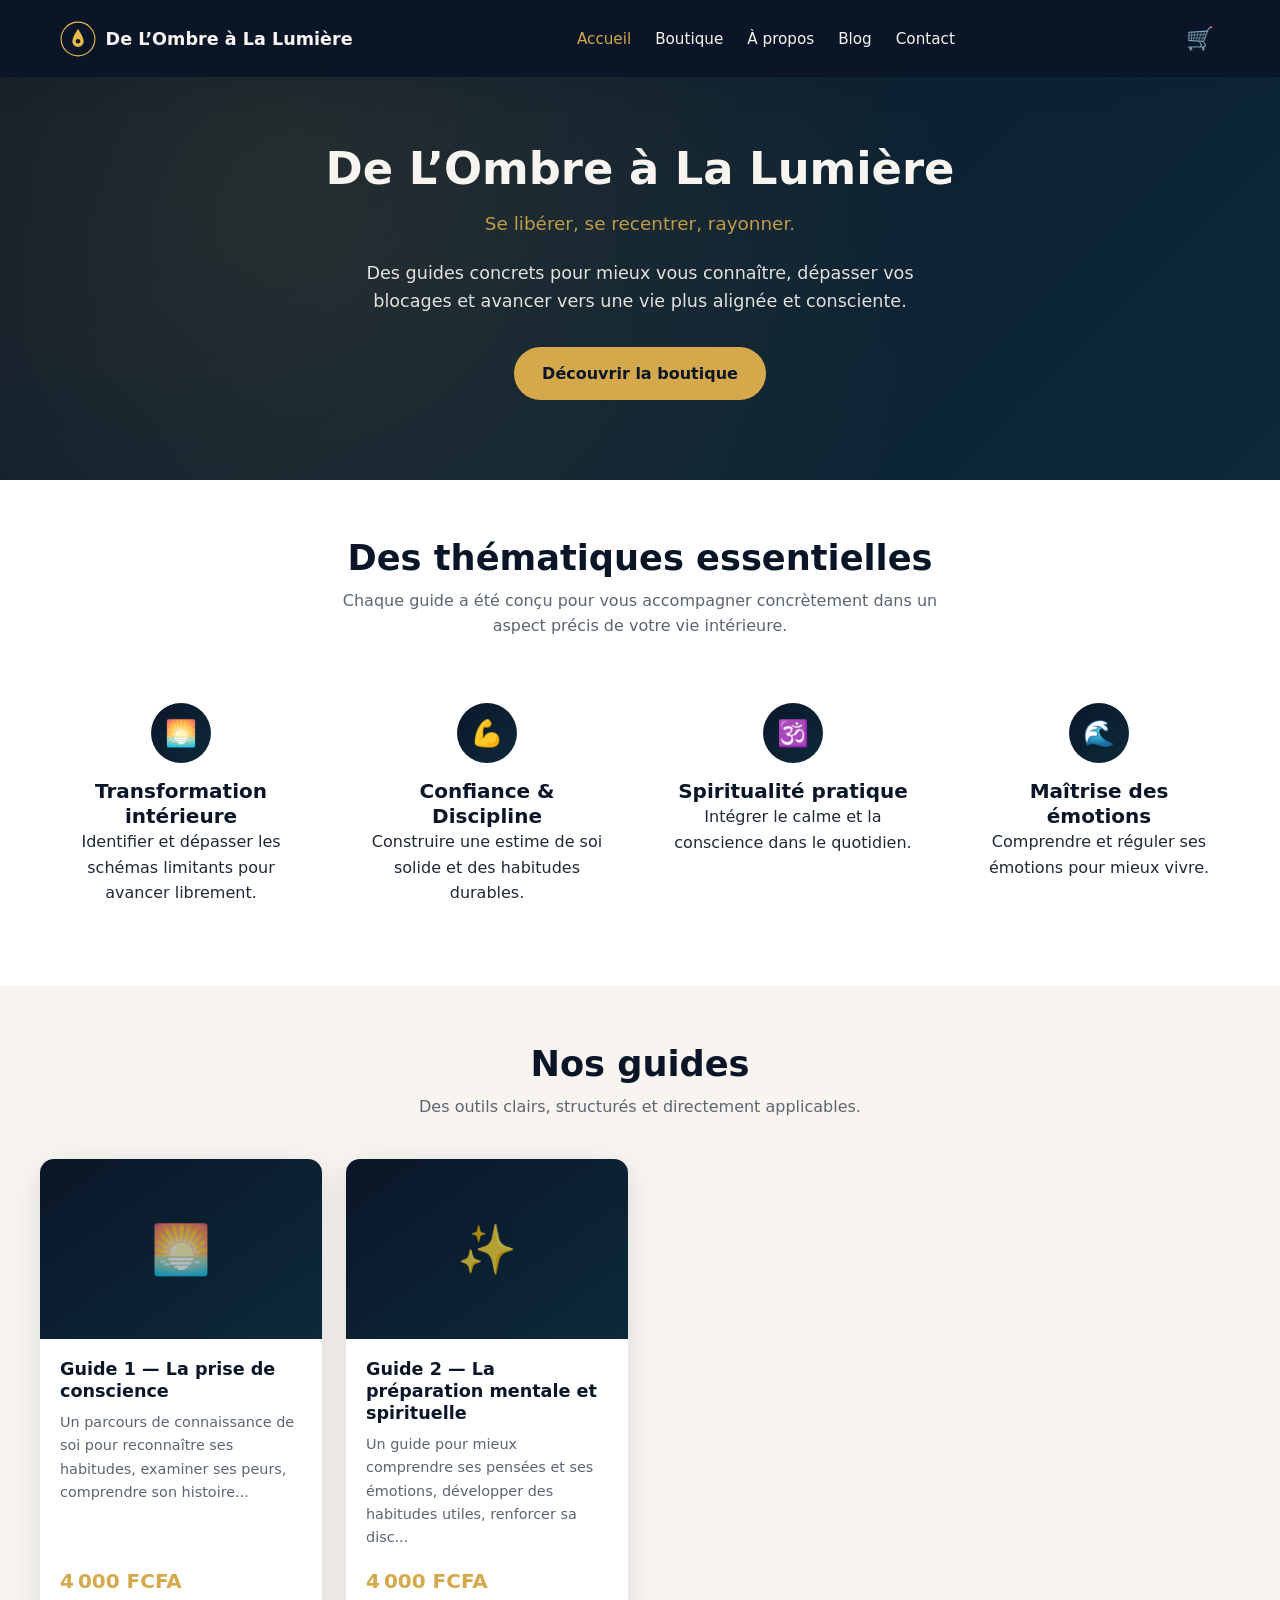
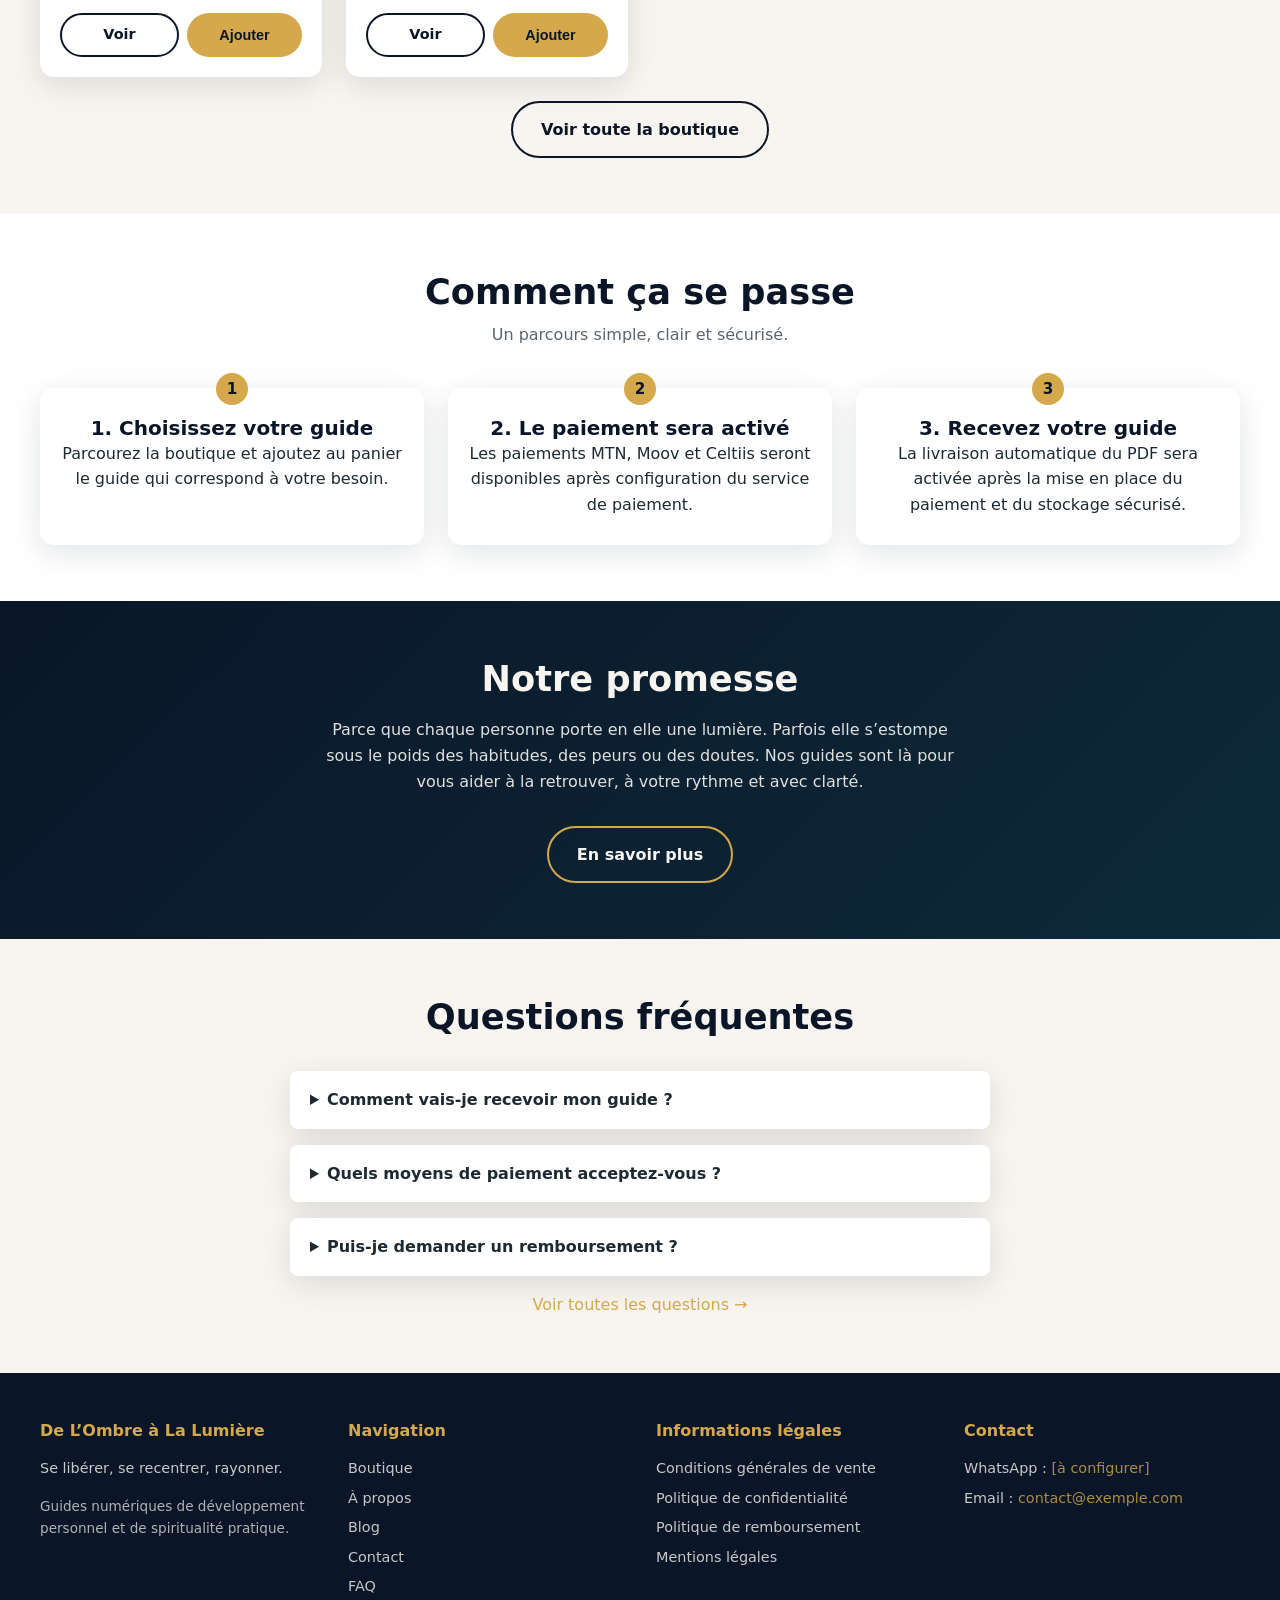
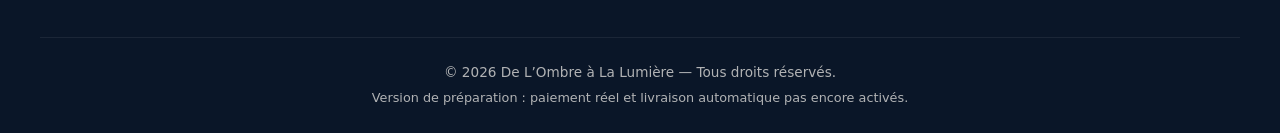
==== index.html @ f6aed579 "Add files via upload" ====
<!DOCTYPE html>
<html lang="fr">
<head>
  <meta charset="UTF-8">
  <meta name="viewport" content="width=device-width, initial-scale=1.0">
  <title>De L’Ombre à La Lumière — Guides de transformation intérieure</title>
  <meta name="description" content="Des guides concrets pour mieux vous connaître, dépasser vos blocages et avancer vers une vie plus alignée et consciente. Développement personnel, spiritualité et confiance en soi.">
  <meta property="og:title" content="De L’Ombre à La Lumière">
  <meta property="og:description" content="Se libérer, se recentrer, rayonner. Guides numériques de transformation intérieure.">
  <meta property="og:type" content="website">
  <link rel="stylesheet" href="assets/css/styles.css">
  <link rel="icon" href="data:image/svg+xml,<svg xmlns='http://www.w3.org/2000/svg' viewBox='0 0 100 100'><text y='.9em' font-size='90'>🌅</text></svg>">
</head>
<body>
  <!-- Header -->
  <header class="header">
    <div class="header-inner">
      <a href="index.html" class="logo">
        <svg width="36" height="36" viewBox="0 0 64 64" fill="none"><circle cx="32" cy="32" r="30" stroke="#E9B949" stroke-width="2"/><path d="M32 14C32 14 22 28 22 36C22 41.5228 26.4772 46 32 46C37.5228 46 42 41.5228 42 36C42 28 32 14 32 14Z" fill="#E9B949"/><circle cx="32" cy="36" r="4" fill="#071923"/></svg>
        <span>De L’Ombre à La Lumière</span>
      </a>
      <nav class="nav">
        <a href="index.html" class="active">Accueil</a>
        <a href="boutique.html">Boutique</a>
        <a href="a-propos.html">À propos</a>
        <a href="blog.html">Blog</a>
        <a href="contact.html">Contact</a>
      </nav>
      <div class="header-actions">
        <a href="panier.html" class="cart-btn" aria-label="Panier">
          🛒
          <span class="cart-count" style="display:none">0</span>
        </a>
        <button class="menu-toggle" aria-label="Menu">☰</button>
      </div>
    </div>
    <nav class="mobile-nav">
      <a href="index.html">Accueil</a>
      <a href="boutique.html">Boutique</a>
      <a href="a-propos.html">À propos</a>
      <a href="blog.html">Blog</a>
      <a href="contact.html">Contact</a>
      <a href="panier.html">Panier</a>
    </nav>
  </header>

  <!-- Hero -->
  <section class="hero">
    <div class="hero-content">
      <h1>De L’Ombre à La Lumière</h1>
      <p class="slogan">Se libérer, se recentrer, rayonner.</p>
      <p>Des guides concrets pour mieux vous connaître, dépasser vos blocages et avancer vers une vie plus alignée et consciente.</p>
      <a href="boutique.html" class="btn btn-primary">Découvrir la boutique</a>
    </div>
  </section>

  <!-- Thématiques -->
  <section class="section themes">
    <div class="container">
      <h2 class="section-title">Des thématiques essentielles</h2>
      <p class="section-subtitle">Chaque guide a été conçu pour vous accompagner concrètement dans un aspect précis de votre vie intérieure.</p>
      <div class="cards-grid">
        <div class="theme-item">
          <div class="theme-icon">🌅</div>
          <h3>Transformation intérieure</h3>
          <p>Identifier et dépasser les schémas limitants pour avancer librement.</p>
        </div>
        <div class="theme-item">
          <div class="theme-icon">💪</div>
          <h3>Confiance & Discipline</h3>
          <p>Construire une estime de soi solide et des habitudes durables.</p>
        </div>
        <div class="theme-item">
          <div class="theme-icon">🕉️</div>
          <h3>Spiritualité pratique</h3>
          <p>Intégrer le calme et la conscience dans le quotidien.</p>
        </div>
        <div class="theme-item">
          <div class="theme-icon">🌊</div>
          <h3>Maîtrise des émotions</h3>
          <p>Comprendre et réguler ses émotions pour mieux vivre.</p>
        </div>
      </div>
    </div>
  </section>

  <!-- Guides populaires -->
  <section class="section">
    <div class="container">
      <h2 class="section-title">Nos guides</h2>
      <p class="section-subtitle">Des outils clairs, structurés et directement applicables.</p>
      <div class="cards-grid" id="featured-products">
        <!-- Rempli par JS -->
      </div>
      <div class="text-center mt-3">
        <a href="boutique.html" class="btn btn-outline">Voir toute la boutique</a>
      </div>
    </div>
  </section>

  <!-- Comment ça marche -->
  <section class="section" style="background: #fff;">
    <div class="container">
      <h2 class="section-title">Comment ça se passe</h2>
      <p class="section-subtitle">Un parcours simple, clair et sécurisé.</p>
      <div class="steps">
        <div class="step">
          <h3>1. Choisissez votre guide</h3>
          <p>Parcourez la boutique et ajoutez au panier le guide qui correspond à votre besoin.</p>
        </div>
        <div class="step">
          <h3>2. Le paiement sera activé</h3>
          <p>Les paiements MTN, Moov et Celtiis seront disponibles après configuration du service de paiement.</p>
        </div>
        <div class="step">
          <h3>3. Recevez votre guide</h3>
          <p>La livraison automatique du PDF sera activée après la mise en place du paiement et du stockage sécurisé.</p>
        </div>
      </div>
    </div>
  </section>

  <!-- À propos teaser -->
  <section class="section about-teaser">
    <div class="container">
      <h2>Notre promesse</h2>
      <p style="max-width: 650px; margin: 1rem auto 2rem; opacity: 0.9;">
        Parce que chaque personne porte en elle une lumière. Parfois elle s’estompe sous le poids des habitudes, des peurs ou des doutes. Nos guides sont là pour vous aider à la retrouver, à votre rythme et avec clarté.
      </p>
      <a href="a-propos.html" class="btn btn-secondary">En savoir plus</a>
    </div>
  </section>

  <!-- FAQ courte -->
  <section class="section">
    <div class="container" style="max-width: 700px;">
      <h2 class="section-title">Questions fréquentes</h2>
      <div style="margin-top: 2rem;">
        <details style="margin-bottom: 1rem; background: #fff; padding: 1rem 1.25rem; border-radius: 8px; box-shadow: var(--ombre);">
          <summary style="font-weight: 600; cursor: pointer;">Comment vais-je recevoir mon guide ?</summary>
          <p style="margin-top: 0.75rem; color: var(--gris-clair);">La livraison automatique est en cours de configuration. Elle ne sera disponible qu’après activation du paiement et du stockage sécurisé.</p>
        </details>
        <details style="margin-bottom: 1rem; background: #fff; padding: 1rem 1.25rem; border-radius: 8px; box-shadow: var(--ombre);">
          <summary style="font-weight: 600; cursor: pointer;">Quels moyens de paiement acceptez-vous ?</summary>
          <p style="margin-top: 0.75rem; color: var(--gris-clair);">Les moyens de paiement seront précisés lorsque la boutique sera opérationnelle. Aucun paiement réel ne doit être effectué sur cette version de démonstration.</p>
        </details>
        <details style="margin-bottom: 1rem; background: #fff; padding: 1rem 1.25rem; border-radius: 8px; box-shadow: var(--ombre);">
          <summary style="font-weight: 600; cursor: pointer;">Puis-je demander un remboursement ?</summary>
          <p style="margin-top: 0.75rem; color: var(--gris-clair);">Oui, dans les conditions prévues par notre politique de remboursement (voir page dédiée).</p>
        </details>
      </div>
      <div class="text-center mt-2">
        <a href="faq.html">Voir toutes les questions →</a>
      </div>
    </div>
  </section>

  <!-- Footer -->
  <footer class="footer">
    <div class="footer-grid">
      <div>
        <h4>De L’Ombre à La Lumière</h4>
        <p style="font-size: 0.9rem; opacity: 0.8; margin-bottom: 1rem;">Se libérer, se recentrer, rayonner.</p>
        <p style="font-size: 0.85rem; opacity: 0.7;">Guides numériques de développement personnel et de spiritualité pratique.</p>
      </div>
      <div>
        <h4>Navigation</h4>
        <a href="boutique.html">Boutique</a>
        <a href="a-propos.html">À propos</a>
        <a href="blog.html">Blog</a>
        <a href="contact.html">Contact</a>
        <a href="faq.html">FAQ</a>
      </div>
      <div>
        <h4>Informations légales</h4>
        <a href="cgv.html">Conditions générales de vente</a>
        <a href="confidentialite.html">Politique de confidentialité</a>
        <a href="remboursement.html">Politique de remboursement</a>
        <a href="mentions-legales.html">Mentions légales</a>
      </div>
      <div>
        <h4>Contact</h4>
        <p style="font-size: 0.9rem; opacity: 0.8;">WhatsApp : <span style="color: var(--or);">[à configurer]</span></p>
        <p style="font-size: 0.9rem; opacity: 0.8; margin-top: 0.4rem;">Email : <span style="color: var(--or);">contact@exemple.com</span></p>
      </div>
    </div>
    <div class="footer-bottom">
      <p>© 2026 De L’Ombre à La Lumière — Tous droits réservés.</p>
      <p style="margin-top: 0.3rem; font-size: 0.8rem;">Version de préparation : paiement réel et livraison automatique pas encore activés.</p>
    </div>
  </footer>

  <script src="assets/js/products.js"></script>
  <script src="assets/js/cart.js"></script>
  <script src="assets/js/main.js"></script>
  <script>
    // Afficher les produits mis en avant
    document.addEventListener('DOMContentLoaded', function() {
      const container = document.getElementById('featured-products');
      const featured = PRODUCTS.filter(p => p.featured && p.active);
      
      container.innerHTML = featured.map(p => `
        <article class="card">
          <div class="card-cover">
            <span class="placeholder">${p.coverEmoji}</span>
          </div>
          <div class="card-body">
            <h3 class="card-title">${p.shortTitle}</h3>
            <p class="card-desc">${p.description.substring(0, 110)}...</p>
            <div class="card-price">${formatPrice(p.price)}</div>
            <div class="card-actions">
              <a href="produit.html?id=${p.id}" class="btn btn-outline btn-sm" style="flex:1">Voir</a>
              <button class="btn btn-primary btn-sm" data-add-to-cart="${p.id}" style="flex:1">Ajouter</button>
            </div>
          </div>
        </article>
      `).join('');
    });
  </script>
</body>
</html>
---- assets/css/styles.css ----
/* De L’Ombre à La Lumière - Styles principaux */
:root {
  --bleu-nuit: #0A1628;
  --or: #D4A84B;
  --or-clair: #E8C36A;
  --blanc-casse: #F8F5F0;
  --gris-fonce: #1E2A32;
  --gris-clair: #5A6570;
  --blanc: #ffffff;
  --ombre: 0 8px 30px rgba(10, 22, 40, 0.12);
  --ombre-forte: 0 12px 40px rgba(10, 22, 40, 0.18);
  --rayon: 14px;
}

* {
  margin: 0;
  padding: 0;
  box-sizing: border-box;
}

html {
  scroll-behavior: smooth;
}

body {
  font-family: 'Inter', 'Segoe UI', system-ui, -apple-system, sans-serif;
  background-color: var(--blanc-casse);
  color: var(--gris-fonce);
  line-height: 1.6;
  min-height: 100vh;
  display: flex;
  flex-direction: column;
}

/* Typographie */
h1, h2, h3, h4 {
  font-weight: 700;
  line-height: 1.25;
  color: var(--bleu-nuit);
}

h1 { font-size: clamp(1.8rem, 5vw, 2.8rem); }
h2 { font-size: clamp(1.5rem, 4vw, 2.2rem); }
h3 { font-size: 1.25rem; }

a {
  color: var(--or);
  text-decoration: none;
  transition: color 0.2s;
}

a:hover {
  color: #d4a43a;
}

/* Header */
.header {
  background: var(--bleu-nuit);
  color: var(--blanc-casse);
  position: sticky;
  top: 0;
  z-index: 100;
  box-shadow: var(--ombre);
}

.header-inner {
  max-width: 1200px;
  margin: 0 auto;
  padding: 0.9rem 1.25rem;
  display: flex;
  align-items: center;
  justify-content: space-between;
  gap: 1rem;
}

.logo {
  display: flex;
  align-items: center;
  gap: 0.6rem;
  font-weight: 700;
  font-size: 1.1rem;
  color: var(--blanc-casse);
}

.logo svg {
  width: 36px;
  height: 36px;
}

.nav {
  display: none;
  gap: 1.5rem;
  align-items: center;
}

.nav a {
  color: var(--blanc-casse);
  font-weight: 500;
  font-size: 0.95rem;
}

.nav a:hover,
.nav a.active {
  color: var(--or);
}

.header-actions {
  display: flex;
  align-items: center;
  gap: 0.75rem;
}

.cart-btn {
  position: relative;
  background: transparent;
  border: none;
  color: var(--blanc-casse);
  cursor: pointer;
  padding: 0.4rem;
  font-size: 1.4rem;
}

.cart-count {
  position: absolute;
  top: -4px;
  right: -6px;
  background: var(--or);
  color: var(--bleu-nuit);
  font-size: 0.7rem;
  font-weight: 700;
  width: 18px;
  height: 18px;
  border-radius: 50%;
  display: flex;
  align-items: center;
  justify-content: center;
}

.menu-toggle {
  display: block;
  background: none;
  border: none;
  color: var(--blanc-casse);
  font-size: 1.6rem;
  cursor: pointer;
}

/* Mobile menu */
.mobile-nav {
  display: none;
  background: var(--bleu-nuit);
  padding: 1rem 1.25rem 1.5rem;
  flex-direction: column;
  gap: 0.8rem;
}

.mobile-nav.open {
  display: flex;
}

.mobile-nav a {
  color: var(--blanc-casse);
  padding: 0.5rem 0;
  border-bottom: 1px solid rgba(255,255,255,0.08);
}

/* Hero */
.hero {
  background: linear-gradient(135deg, var(--bleu-nuit) 0%, #0d2a3a 100%);
  color: var(--blanc-casse);
  padding: 4rem 1.25rem 5rem;
  text-align: center;
  position: relative;
  overflow: hidden;
}

.hero::before {
  content: '';
  position: absolute;
  top: -50%;
  left: -20%;
  width: 140%;
  height: 200%;
  background: radial-gradient(circle at 30% 40%, rgba(233, 185, 73, 0.12) 0%, transparent 50%);
  pointer-events: none;
}

.hero-content {
  max-width: 800px;
  margin: 0 auto;
  position: relative;
  z-index: 1;
}

.hero h1 {
  color: var(--blanc-casse);
  margin-bottom: 0.75rem;
}

.hero .slogan {
  color: var(--or);
  font-size: 1.15rem;
  font-weight: 500;
  margin-bottom: 1.25rem;
}

.hero p {
  font-size: 1.1rem;
  opacity: 0.9;
  margin-bottom: 2rem;
  max-width: 600px;
  margin-left: auto;
  margin-right: auto;
}

/* Buttons */
.btn {
  display: inline-flex;
  align-items: center;
  justify-content: center;
  gap: 0.5rem;
  padding: 0.85rem 1.75rem;
  border-radius: 50px;
  font-weight: 600;
  font-size: 1rem;
  border: none;
  cursor: pointer;
  transition: all 0.25s ease;
  text-decoration: none;
}

.btn-primary {
  background: var(--or);
  color: var(--bleu-nuit);
}

.btn-primary:hover {
  background: var(--or-clair);
  transform: translateY(-2px);
  box-shadow: 0 8px 24px rgba(212, 168, 75, 0.35);
}

.btn-secondary {
  background: transparent;
  color: var(--blanc-casse);
  border: 2px solid var(--or);
}

.btn-secondary:hover {
  background: var(--or);
  color: var(--bleu-nuit);
}

.btn-outline {
  background: transparent;
  color: var(--bleu-nuit);
  border: 2px solid var(--bleu-nuit);
}

.btn-outline:hover {
  background: var(--bleu-nuit);
  color: var(--blanc-casse);
}

.btn-sm {
  padding: 0.55rem 1.2rem;
  font-size: 0.9rem;
}

/* Sections */
.section {
  padding: 3.5rem 1.25rem;
}

.container {
  max-width: 1200px;
  margin: 0 auto;
}

.section-title {
  text-align: center;
  margin-bottom: 0.5rem;
}

.section-subtitle {
  text-align: center;
  color: var(--gris-clair);
  margin-bottom: 2.5rem;
  max-width: 600px;
  margin-left: auto;
  margin-right: auto;
}

/* Cards */
.cards-grid {
  display: grid;
  grid-template-columns: repeat(auto-fill, minmax(260px, 1fr));
  gap: 1.5rem;
}

.card {
  background: var(--blanc);
  border-radius: var(--rayon);
  overflow: hidden;
  box-shadow: var(--ombre);
  transition: transform 0.25s, box-shadow 0.25s;
  display: flex;
  flex-direction: column;
}

.card:hover {
  transform: translateY(-6px);
  box-shadow: var(--ombre-forte);
}

.card-cover {
  height: 180px;
  background: linear-gradient(145deg, var(--bleu-nuit), #0d2a3a);
  display: flex;
  align-items: center;
  justify-content: center;
  position: relative;
  overflow: hidden;
}

.card-cover img {
  width: 100%;
  height: 100%;
  object-fit: cover;
}

.card-cover .placeholder {
  color: var(--or);
  font-size: 3rem;
  opacity: 0.7;
}

.card-body {
  padding: 1.25rem;
  flex: 1;
  display: flex;
  flex-direction: column;
}

.card-title {
  font-size: 1.1rem;
  margin-bottom: 0.5rem;
  color: var(--bleu-nuit);
}

.card-desc {
  font-size: 0.9rem;
  color: var(--gris-clair);
  margin-bottom: 1rem;
  flex: 1;
}

.card-price {
  font-size: 1.25rem;
  font-weight: 700;
  color: var(--or);
  margin-bottom: 1rem;
}

.card-actions {
  display: flex;
  gap: 0.5rem;
}

/* Themes section */
.themes {
  background: var(--blanc);
}

.theme-item {
  text-align: center;
  padding: 1.5rem 1rem;
}

.theme-icon {
  width: 60px;
  height: 60px;
  background: linear-gradient(135deg, var(--bleu-nuit), #0d2a3a);
  border-radius: 50%;
  display: flex;
  align-items: center;
  justify-content: center;
  margin: 0 auto 1rem;
  color: var(--or);
  font-size: 1.6rem;
}

/* How it works */
.steps {
  display: grid;
  grid-template-columns: repeat(auto-fit, minmax(220px, 1fr));
  gap: 1.5rem;
  counter-reset: step;
}

.step {
  background: var(--blanc);
  padding: 1.75rem 1.25rem;
  border-radius: var(--rayon);
  box-shadow: var(--ombre);
  position: relative;
  text-align: center;
}

.step::before {
  counter-increment: step;
  content: counter(step);
  position: absolute;
  top: -15px;
  left: 50%;
  transform: translateX(-50%);
  width: 32px;
  height: 32px;
  background: var(--or);
  color: var(--bleu-nuit);
  border-radius: 50%;
  display: flex;
  align-items: center;
  justify-content: center;
  font-weight: 700;
  font-size: 0.95rem;
}

/* About teaser */
.about-teaser {
  background: linear-gradient(135deg, var(--bleu-nuit), #0d2a3a);
  color: var(--blanc-casse);
  text-align: center;
}

.about-teaser h2 {
  color: var(--blanc-casse);
}

/* Footer */
.footer {
  background: var(--bleu-nuit);
  color: var(--blanc-casse);
  padding: 3rem 1.25rem 1.5rem;
  margin-top: auto;
}

.footer-grid {
  display: grid;
  grid-template-columns: repeat(auto-fit, minmax(200px, 1fr));
  gap: 2rem;
  max-width: 1200px;
  margin: 0 auto 2rem;
}

.footer h4 {
  color: var(--or);
  margin-bottom: 1rem;
  font-size: 1rem;
}

.footer a {
  color: rgba(247, 244, 236, 0.8);
  display: block;
  margin-bottom: 0.4rem;
  font-size: 0.9rem;
}

.footer a:hover {
  color: var(--or);
}

.footer-bottom {
  text-align: center;
  padding-top: 1.5rem;
  border-top: 1px solid rgba(255,255,255,0.1);
  font-size: 0.85rem;
  opacity: 0.7;
  max-width: 1200px;
  margin: 0 auto;
}

/* Product page */
.product-hero {
  display: grid;
  grid-template-columns: 1fr;
  gap: 2rem;
  padding: 2rem 1.25rem;
  max-width: 1100px;
  margin: 0 auto;
}

.product-cover {
  background: linear-gradient(145deg, var(--bleu-nuit), #0d2a3a);
  border-radius: var(--rayon);
  height: 320px;
  display: flex;
  align-items: center;
  justify-content: center;
  color: var(--or);
  font-size: 5rem;
}

.product-info h1 {
  margin-bottom: 0.75rem;
}

.product-price {
  font-size: 1.8rem;
  font-weight: 700;
  color: var(--or);
  margin: 1rem 0;
}

/* Cart */
.cart-item {
  display: flex;
  gap: 1rem;
  background: var(--blanc);
  padding: 1rem;
  border-radius: var(--rayon);
  margin-bottom: 1rem;
  box-shadow: var(--ombre);
  align-items: center;
}

.cart-item-cover {
  width: 80px;
  height: 100px;
  background: var(--bleu-nuit);
  border-radius: 8px;
  display: flex;
  align-items: center;
  justify-content: center;
  color: var(--or);
  font-size: 1.8rem;
  flex-shrink: 0;
}

.cart-summary {
  background: var(--blanc);
  padding: 1.5rem;
  border-radius: var(--rayon);
  box-shadow: var(--ombre);
  position: sticky;
  top: 90px;
}

/* Forms */
.form-group {
  margin-bottom: 1.25rem;
}

.form-group label {
  display: block;
  margin-bottom: 0.4rem;
  font-weight: 500;
  color: var(--bleu-nuit);
}

.form-group input,
.form-group textarea,
.form-group select {
  width: 100%;
  padding: 0.75rem 1rem;
  border: 1px solid #ddd;
  border-radius: 8px;
  font-size: 1rem;
  background: var(--blanc);
  transition: border-color 0.2s;
}

.form-group input:focus,
.form-group textarea:focus {
  outline: none;
  border-color: var(--or);
}

/* Badge demo */
.demo-badge {
  display: inline-block;
  background: #fff3cd;
  color: #856404;
  font-size: 0.75rem;
  font-weight: 600;
  padding: 0.25rem 0.6rem;
  border-radius: 4px;
  margin-left: 0.5rem;
  vertical-align: middle;
}

/* Admin */
.admin-layout {
  display: grid;
  grid-template-columns: 240px 1fr;
  min-height: 100vh;
}

.admin-sidebar {
  background: var(--bleu-nuit);
  color: var(--blanc-casse);
  padding: 1.5rem 1rem;
}

.admin-content {
  padding: 2rem;
  background: var(--blanc-casse);
}

/* Responsive */
@media (min-width: 768px) {
  .nav {
    display: flex;
  }
  .menu-toggle {
    display: none;
  }
  .product-hero {
    grid-template-columns: 1fr 1.2fr;
    align-items: start;
  }
  .cart-layout {
    display: grid;
    grid-template-columns: 1.5fr 1fr;
    gap: 2rem;
  }
}

@media (max-width: 767px) {
  .admin-layout {
    grid-template-columns: 1fr;
  }
  .admin-sidebar {
    display: none;
  }
}

/* Utilities */
.text-center { text-align: center; }
.mt-1 { margin-top: 0.5rem; }
.mt-2 { margin-top: 1rem; }
.mt-3 { margin-top: 1.5rem; }
.mb-2 { margin-bottom: 1rem; }
.hidden { display: none !important; }
.flex { display: flex; }
.gap-1 { gap: 0.5rem; }
.gap-2 { gap: 1rem; }
.items-center { align-items: center; }
.justify-between { justify-content: space-between; }
.w-full { width: 100%; }

/* Alert */
.alert {
  padding: 1rem 1.25rem;
  border-radius: 8px;
  margin-bottom: 1.5rem;
  font-size: 0.95rem;
}

.alert-info {
  background: #e8f4fd;
  color: #0c5460;
  border: 1px solid #bee5eb;
}

.alert-warning {
  background: #fff3cd;
  color: #856404;
  border: 1px solid #ffeeba;
}

.alert-success {
  background: #d4edda;
  color: #155724;
  border: 1px solid #c3e6cb;
}

/* Empty state */
.empty-state {
  text-align: center;
  padding: 3rem 1rem;
  color: var(--gris-clair);
}

.empty-state svg {
  width: 80px;
  height: 80px;
  margin-bottom: 1rem;
  opacity: 0.4;
}
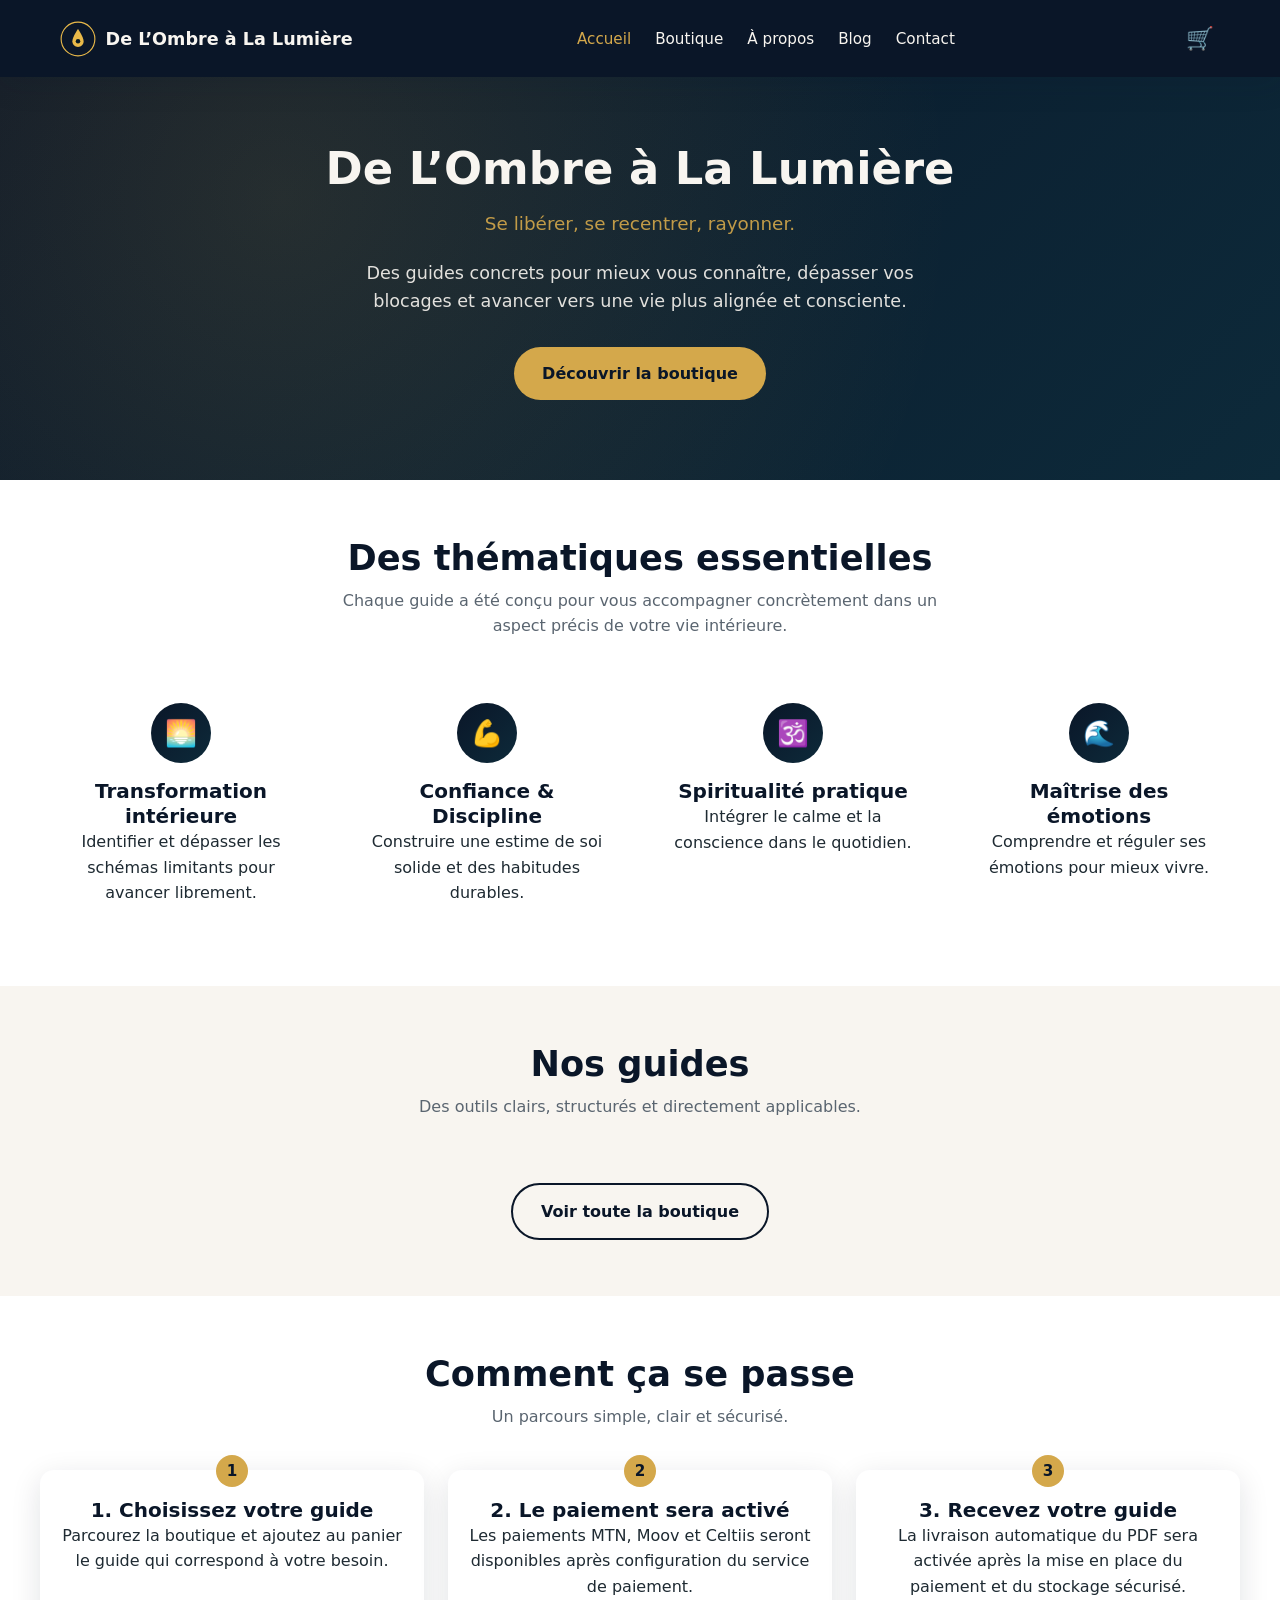
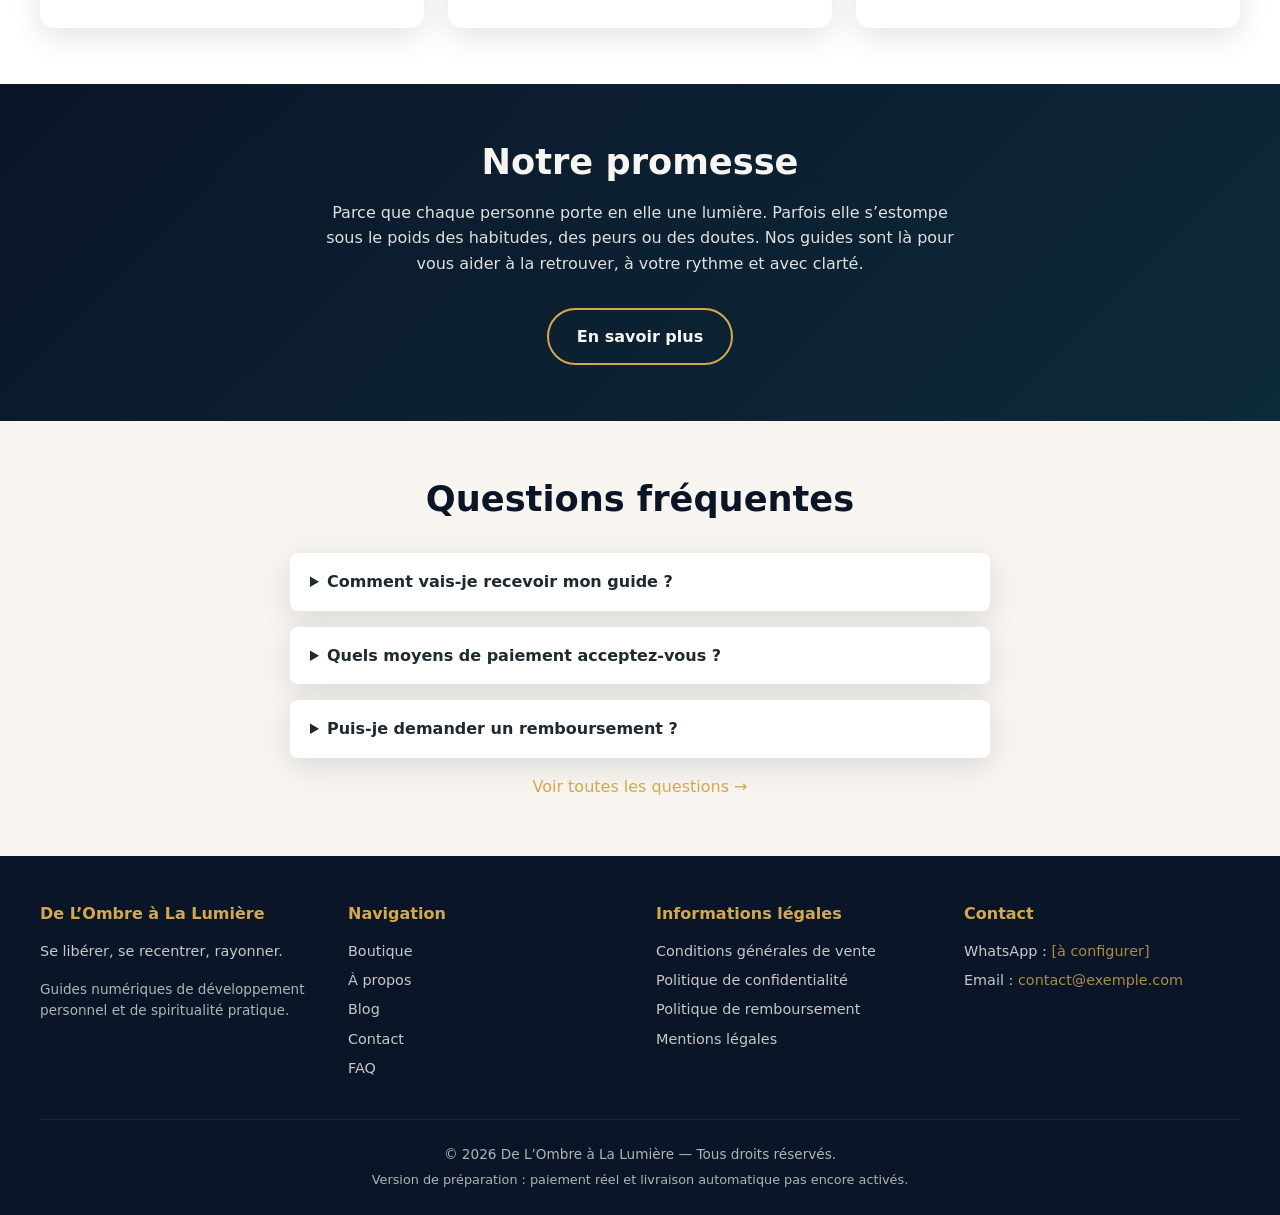
==== commit 35559669: "Update index.html" ====
--- a/index.html
+++ b/index.html
@@ -190,7 +190,7 @@
     </div>
   </footer>
 
-  <script src="assets/js/products.js"></script>
+  <script src="assets/js/produits.js"></script>
   <script src="assets/js/cart.js"></script>
   <script src="assets/js/main.js"></script>
   <script>
@@ -218,4 +218,4 @@
     });
   </script>
 </body>
-</html>+</html>
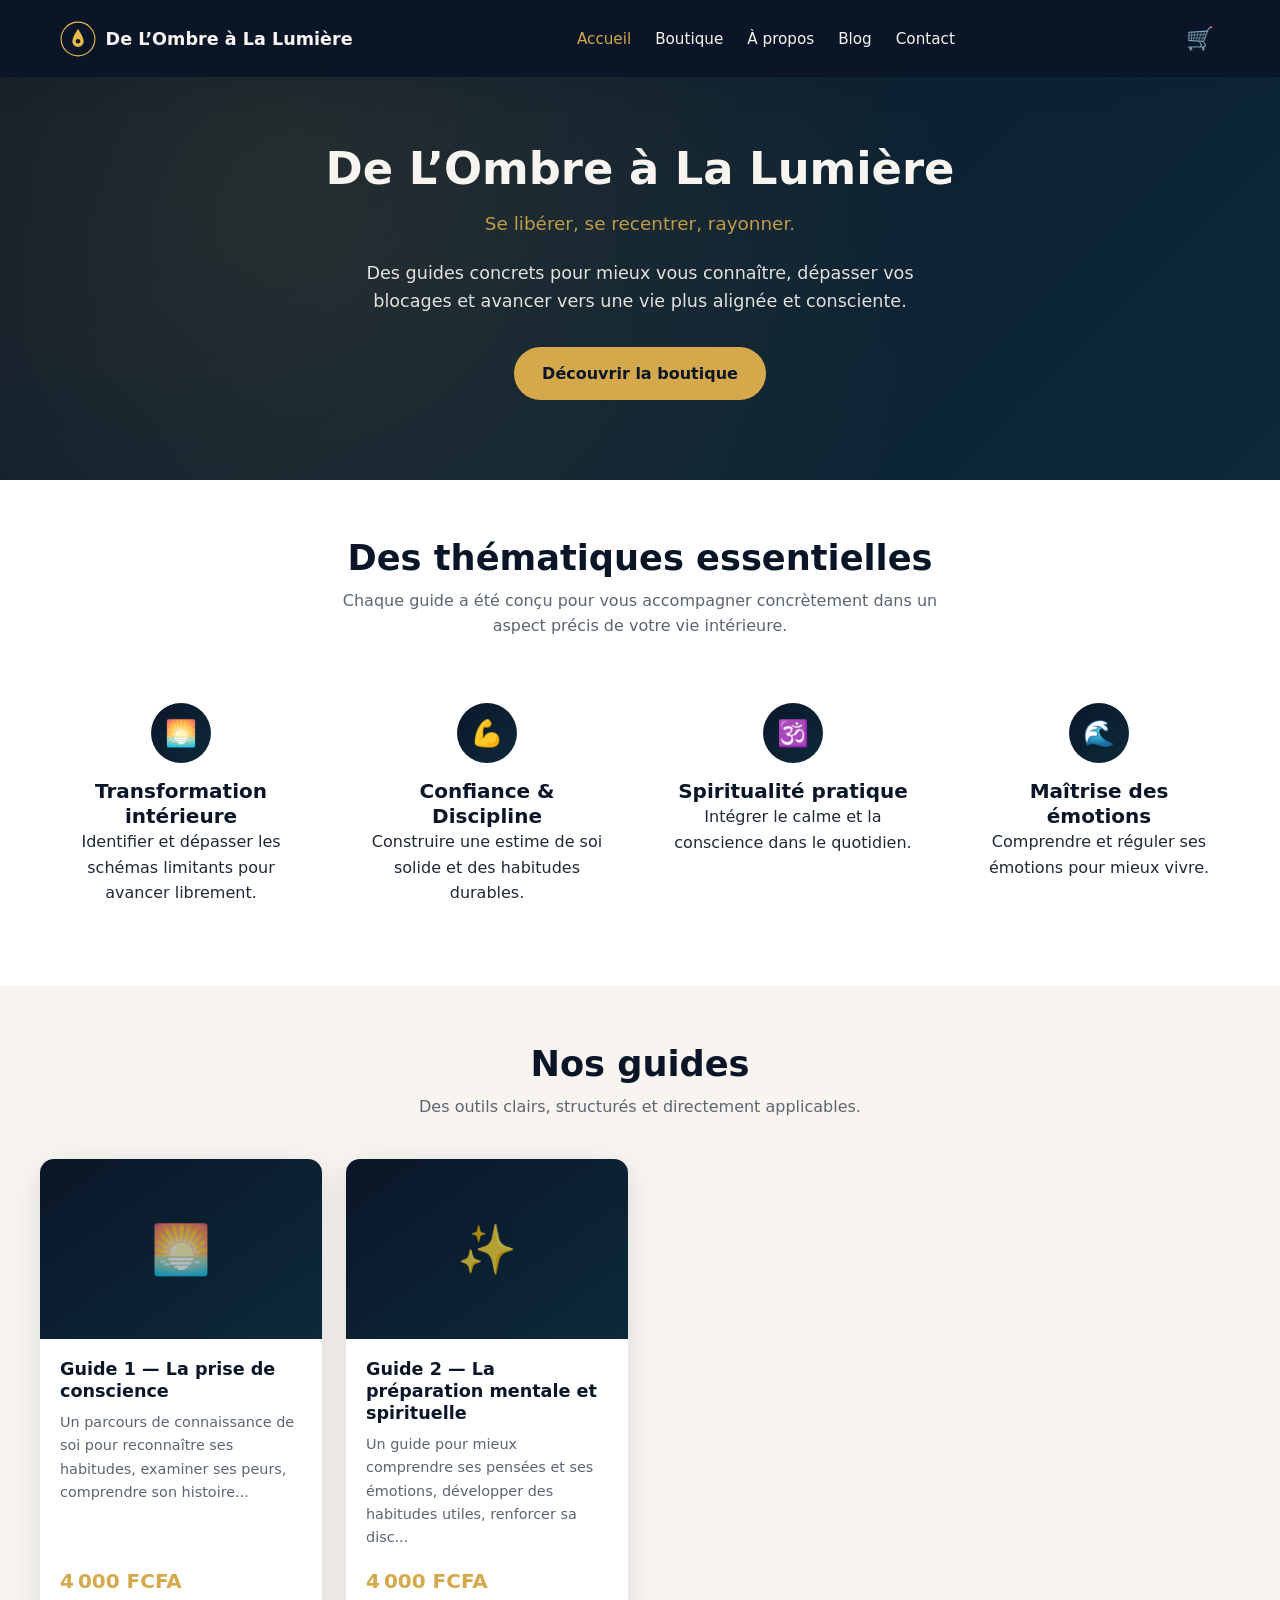
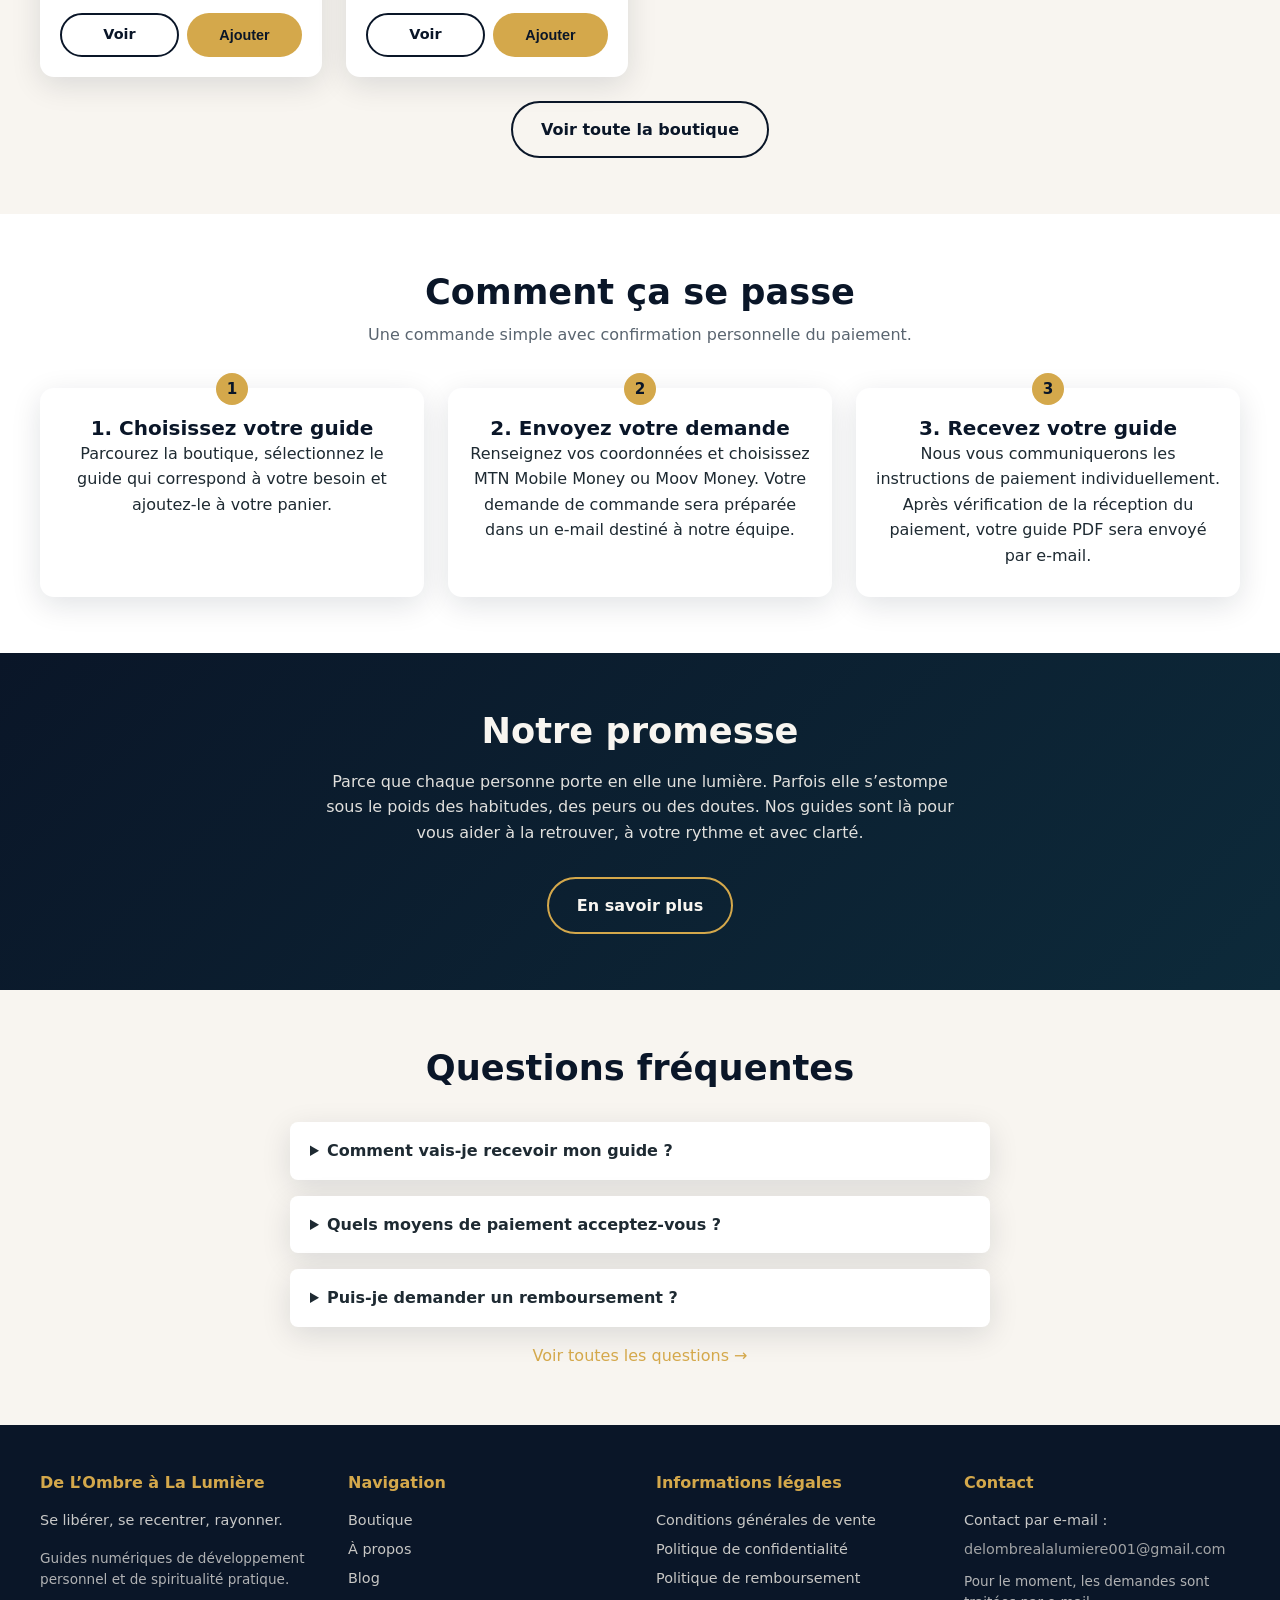
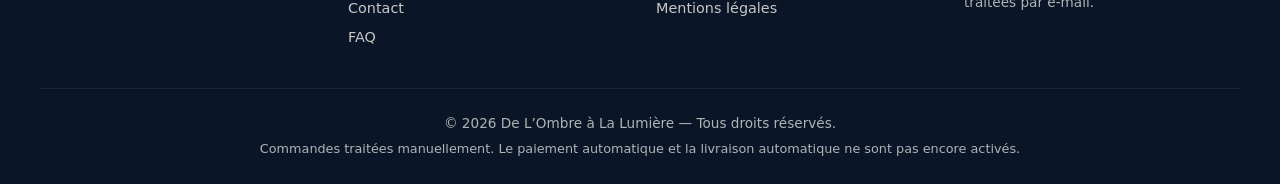
==== commit 67e8cb9b: "Update index.html" ====
--- a/index.html
+++ b/index.html
@@ -1,5 +1,4 @@
-<!DOCTYPE html>
-<html lang="fr">
+<!DOCTYPE html><html lang="fr">
 <head>
   <meta charset="UTF-8">
   <meta name="viewport" content="width=device-width, initial-scale=1.0">
@@ -11,211 +10,274 @@
   <link rel="stylesheet" href="assets/css/styles.css">
   <link rel="icon" href="data:image/svg+xml,<svg xmlns='http://www.w3.org/2000/svg' viewBox='0 0 100 100'><text y='.9em' font-size='90'>🌅</text></svg>">
 </head>
-<body>
-  <!-- Header -->
-  <header class="header">
+<body>  <!-- Header -->  <header class="header">
     <div class="header-inner">
       <a href="index.html" class="logo">
-        <svg width="36" height="36" viewBox="0 0 64 64" fill="none"><circle cx="32" cy="32" r="30" stroke="#E9B949" stroke-width="2"/><path d="M32 14C32 14 22 28 22 36C22 41.5228 26.4772 46 32 46C37.5228 46 42 41.5228 42 36C42 28 32 14 32 14Z" fill="#E9B949"/><circle cx="32" cy="36" r="4" fill="#071923"/></svg>
+        <svg width="36" height="36" viewBox="0 0 64 64" fill="none">
+          <circle cx="32" cy="32" r="30" stroke="#E9B949" stroke-width="2"/>
+          <path d="M32 14C32 14 22 28 22 36C22 41.5228 26.4772 46 32 46C37.5228 46 42 41.5228 42 36C42 28 32 14 32 14Z" fill="#E9B949"/>
+          <circle cx="32" cy="36" r="4" fill="#071923"/>
+        </svg>
         <span>De L’Ombre à La Lumière</span>
-      </a>
-      <nav class="nav">
-        <a href="index.html" class="active">Accueil</a>
-        <a href="boutique.html">Boutique</a>
-        <a href="a-propos.html">À propos</a>
-        <a href="blog.html">Blog</a>
-        <a href="contact.html">Contact</a>
-      </nav>
-      <div class="header-actions">
-        <a href="panier.html" class="cart-btn" aria-label="Panier">
-          🛒
-          <span class="cart-count" style="display:none">0</span>
-        </a>
-        <button class="menu-toggle" aria-label="Menu">☰</button>
-      </div>
-    </div>
-    <nav class="mobile-nav">
-      <a href="index.html">Accueil</a>
-      <a href="boutique.html">Boutique</a>
-      <a href="a-propos.html">À propos</a>
-      <a href="blog.html">Blog</a>
-      <a href="contact.html">Contact</a>
-      <a href="panier.html">Panier</a>
-    </nav>
-  </header>
-
-  <!-- Hero -->
-  <section class="hero">
+      </a>  <nav class="nav">
+    <a href="index.html" class="active">Accueil</a>
+    <a href="boutique.html">Boutique</a>
+    <a href="a-propos.html">À propos</a>
+    <a href="blog.html">Blog</a>
+    <a href="contact.html">Contact</a>
+  </nav>
+
+  <div class="header-actions">
+    <a href="panier.html" class="cart-btn" aria-label="Panier">
+      🛒
+      <span class="cart-count" style="display:none">0</span>
+    </a>
+    <button class="menu-toggle" aria-label="Menu">☰</button>
+  </div>
+</div>
+
+<nav class="mobile-nav">
+  <a href="index.html">Accueil</a>
+  <a href="boutique.html">Boutique</a>
+  <a href="a-propos.html">À propos</a>
+  <a href="blog.html">Blog</a>
+  <a href="contact.html">Contact</a>
+  <a href="panier.html">Panier</a>
+</nav>
+
+  </header>  <!-- Hero -->  <section class="hero">
     <div class="hero-content">
       <h1>De L’Ombre à La Lumière</h1>
       <p class="slogan">Se libérer, se recentrer, rayonner.</p>
-      <p>Des guides concrets pour mieux vous connaître, dépasser vos blocages et avancer vers une vie plus alignée et consciente.</p>
+      <p>
+        Des guides concrets pour mieux vous connaître, dépasser vos blocages
+        et avancer vers une vie plus alignée et consciente.
+      </p>
       <a href="boutique.html" class="btn btn-primary">Découvrir la boutique</a>
     </div>
-  </section>
-
-  <!-- Thématiques -->
-  <section class="section themes">
+  </section>  <!-- Thématiques -->  <section class="section themes">
     <div class="container">
       <h2 class="section-title">Des thématiques essentielles</h2>
-      <p class="section-subtitle">Chaque guide a été conçu pour vous accompagner concrètement dans un aspect précis de votre vie intérieure.</p>
-      <div class="cards-grid">
-        <div class="theme-item">
-          <div class="theme-icon">🌅</div>
-          <h3>Transformation intérieure</h3>
-          <p>Identifier et dépasser les schémas limitants pour avancer librement.</p>
-        </div>
-        <div class="theme-item">
-          <div class="theme-icon">💪</div>
-          <h3>Confiance & Discipline</h3>
-          <p>Construire une estime de soi solide et des habitudes durables.</p>
-        </div>
-        <div class="theme-item">
-          <div class="theme-icon">🕉️</div>
-          <h3>Spiritualité pratique</h3>
-          <p>Intégrer le calme et la conscience dans le quotidien.</p>
-        </div>
-        <div class="theme-item">
-          <div class="theme-icon">🌊</div>
-          <h3>Maîtrise des émotions</h3>
-          <p>Comprendre et réguler ses émotions pour mieux vivre.</p>
-        </div>
-      </div>
-    </div>
-  </section>
-
-  <!-- Guides populaires -->
-  <section class="section">
+      <p class="section-subtitle">
+        Chaque guide a été conçu pour vous accompagner concrètement
+        dans un aspect précis de votre vie intérieure.
+      </p>  <div class="cards-grid">
+    <div class="theme-item">
+      <div class="theme-icon">🌅</div>
+      <h3>Transformation intérieure</h3>
+      <p>Identifier et dépasser les schémas limitants pour avancer librement.</p>
+    </div>
+
+    <div class="theme-item">
+      <div class="theme-icon">💪</div>
+      <h3>Confiance & Discipline</h3>
+      <p>Construire une estime de soi solide et des habitudes durables.</p>
+    </div>
+
+    <div class="theme-item">
+      <div class="theme-icon">🕉️</div>
+      <h3>Spiritualité pratique</h3>
+      <p>Intégrer le calme et la conscience dans le quotidien.</p>
+    </div>
+
+    <div class="theme-item">
+      <div class="theme-icon">🌊</div>
+      <h3>Maîtrise des émotions</h3>
+      <p>Comprendre et réguler ses émotions pour mieux vivre.</p>
+    </div>
+  </div>
+</div>
+
+  </section>  <!-- Guides populaires -->  <section class="section">
     <div class="container">
       <h2 class="section-title">Nos guides</h2>
-      <p class="section-subtitle">Des outils clairs, structurés et directement applicables.</p>
-      <div class="cards-grid" id="featured-products">
-        <!-- Rempli par JS -->
-      </div>
-      <div class="text-center mt-3">
-        <a href="boutique.html" class="btn btn-outline">Voir toute la boutique</a>
-      </div>
-    </div>
-  </section>
-
-  <!-- Comment ça marche -->
-  <section class="section" style="background: #fff;">
+      <p class="section-subtitle">
+        Des outils clairs, structurés et directement applicables.
+      </p>  <div class="cards-grid" id="featured-products">
+    <!-- Les guides mis en avant sont chargés par JavaScript. -->
+  </div>
+
+  <div class="text-center mt-3">
+    <a href="boutique.html" class="btn btn-outline">Voir toute la boutique</a>
+  </div>
+</div>
+
+  </section>  <!-- Comment ça marche -->  <section class="section" style="background: #fff;">
     <div class="container">
       <h2 class="section-title">Comment ça se passe</h2>
-      <p class="section-subtitle">Un parcours simple, clair et sécurisé.</p>
-      <div class="steps">
-        <div class="step">
-          <h3>1. Choisissez votre guide</h3>
-          <p>Parcourez la boutique et ajoutez au panier le guide qui correspond à votre besoin.</p>
-        </div>
-        <div class="step">
-          <h3>2. Le paiement sera activé</h3>
-          <p>Les paiements MTN, Moov et Celtiis seront disponibles après configuration du service de paiement.</p>
-        </div>
-        <div class="step">
-          <h3>3. Recevez votre guide</h3>
-          <p>La livraison automatique du PDF sera activée après la mise en place du paiement et du stockage sécurisé.</p>
-        </div>
-      </div>
-    </div>
-  </section>
-
-  <!-- À propos teaser -->
-  <section class="section about-teaser">
+      <p class="section-subtitle">
+        Une commande simple avec confirmation personnelle du paiement.
+      </p>  <div class="steps">
+    <div class="step">
+      <h3>1. Choisissez votre guide</h3>
+      <p>
+        Parcourez la boutique, sélectionnez le guide qui correspond
+        à votre besoin et ajoutez-le à votre panier.
+      </p>
+    </div>
+
+    <div class="step">
+      <h3>2. Envoyez votre demande</h3>
+      <p>
+        Renseignez vos coordonnées et choisissez MTN Mobile Money
+        ou Moov Money. Votre demande de commande sera préparée
+        dans un e-mail destiné à notre équipe.
+      </p>
+    </div>
+
+    <div class="step">
+      <h3>3. Recevez votre guide</h3>
+      <p>
+        Nous vous communiquerons les instructions de paiement
+        individuellement. Après vérification de la réception
+        du paiement, votre guide PDF sera envoyé par e-mail.
+      </p>
+    </div>
+  </div>
+</div>
+
+  </section>  <!-- À propos teaser -->  <section class="section about-teaser">
     <div class="container">
       <h2>Notre promesse</h2>
       <p style="max-width: 650px; margin: 1rem auto 2rem; opacity: 0.9;">
-        Parce que chaque personne porte en elle une lumière. Parfois elle s’estompe sous le poids des habitudes, des peurs ou des doutes. Nos guides sont là pour vous aider à la retrouver, à votre rythme et avec clarté.
+        Parce que chaque personne porte en elle une lumière.
+        Parfois elle s’estompe sous le poids des habitudes, des peurs
+        ou des doutes. Nos guides sont là pour vous aider à la retrouver,
+        à votre rythme et avec clarté.
       </p>
       <a href="a-propos.html" class="btn btn-secondary">En savoir plus</a>
     </div>
-  </section>
-
-  <!-- FAQ courte -->
-  <section class="section">
+  </section>  <!-- FAQ courte -->  <section class="section">
     <div class="container" style="max-width: 700px;">
-      <h2 class="section-title">Questions fréquentes</h2>
-      <div style="margin-top: 2rem;">
-        <details style="margin-bottom: 1rem; background: #fff; padding: 1rem 1.25rem; border-radius: 8px; box-shadow: var(--ombre);">
-          <summary style="font-weight: 600; cursor: pointer;">Comment vais-je recevoir mon guide ?</summary>
-          <p style="margin-top: 0.75rem; color: var(--gris-clair);">La livraison automatique est en cours de configuration. Elle ne sera disponible qu’après activation du paiement et du stockage sécurisé.</p>
-        </details>
-        <details style="margin-bottom: 1rem; background: #fff; padding: 1rem 1.25rem; border-radius: 8px; box-shadow: var(--ombre);">
-          <summary style="font-weight: 600; cursor: pointer;">Quels moyens de paiement acceptez-vous ?</summary>
-          <p style="margin-top: 0.75rem; color: var(--gris-clair);">Les moyens de paiement seront précisés lorsque la boutique sera opérationnelle. Aucun paiement réel ne doit être effectué sur cette version de démonstration.</p>
-        </details>
-        <details style="margin-bottom: 1rem; background: #fff; padding: 1rem 1.25rem; border-radius: 8px; box-shadow: var(--ombre);">
-          <summary style="font-weight: 600; cursor: pointer;">Puis-je demander un remboursement ?</summary>
-          <p style="margin-top: 0.75rem; color: var(--gris-clair);">Oui, dans les conditions prévues par notre politique de remboursement (voir page dédiée).</p>
-        </details>
-      </div>
-      <div class="text-center mt-2">
-        <a href="faq.html">Voir toutes les questions →</a>
-      </div>
-    </div>
-  </section>
-
-  <!-- Footer -->
-  <footer class="footer">
-    <div class="footer-grid">
-      <div>
-        <h4>De L’Ombre à La Lumière</h4>
-        <p style="font-size: 0.9rem; opacity: 0.8; margin-bottom: 1rem;">Se libérer, se recentrer, rayonner.</p>
-        <p style="font-size: 0.85rem; opacity: 0.7;">Guides numériques de développement personnel et de spiritualité pratique.</p>
-      </div>
-      <div>
-        <h4>Navigation</h4>
-        <a href="boutique.html">Boutique</a>
-        <a href="a-propos.html">À propos</a>
-        <a href="blog.html">Blog</a>
-        <a href="contact.html">Contact</a>
-        <a href="faq.html">FAQ</a>
-      </div>
-      <div>
-        <h4>Informations légales</h4>
-        <a href="cgv.html">Conditions générales de vente</a>
-        <a href="confidentialite.html">Politique de confidentialité</a>
-        <a href="remboursement.html">Politique de remboursement</a>
-        <a href="mentions-legales.html">Mentions légales</a>
-      </div>
-      <div>
-        <h4>Contact</h4>
-        <p style="font-size: 0.9rem; opacity: 0.8;">WhatsApp : <span style="color: var(--or);">[à configurer]</span></p>
-        <p style="font-size: 0.9rem; opacity: 0.8; margin-top: 0.4rem;">Email : <span style="color: var(--or);">contact@exemple.com</span></p>
-      </div>
-    </div>
-    <div class="footer-bottom">
-      <p>© 2026 De L’Ombre à La Lumière — Tous droits réservés.</p>
-      <p style="margin-top: 0.3rem; font-size: 0.8rem;">Version de préparation : paiement réel et livraison automatique pas encore activés.</p>
-    </div>
-  </footer>
-
-  <script src="assets/js/produits.js"></script>
-  <script src="assets/js/cart.js"></script>
-  <script src="assets/js/main.js"></script>
-  <script>
+      <h2 class="section-title">Questions fréquentes</h2>  <div style="margin-top: 2rem;">
+
+    <details style="margin-bottom: 1rem; background: #fff; padding: 1rem 1.25rem; border-radius: 8px; box-shadow: var(--ombre);">
+      <summary style="font-weight: 600; cursor: pointer;">
+        Comment vais-je recevoir mon guide ?
+      </summary>
+      <p style="margin-top: 0.75rem; color: var(--gris-clair);">
+        Après confirmation de la réception de votre paiement,
+        votre guide numérique au format PDF vous sera envoyé
+        à l'adresse e-mail indiquée lors de votre commande.
+      </p>
+    </details>
+
+    <details style="margin-bottom: 1rem; background: #fff; padding: 1rem 1.25rem; border-radius: 8px; box-shadow: var(--ombre);">
+      <summary style="font-weight: 600; cursor: pointer;">
+        Quels moyens de paiement acceptez-vous ?
+      </summary>
+      <p style="margin-top: 0.75rem; color: var(--gris-clair);">
+        Nous proposons actuellement le paiement manuel par MTN Mobile Money
+        et Moov Money. Les instructions et le numéro de paiement vous seront
+        communiqués individuellement après votre demande de commande.
+        Aucun numéro personnel n'est affiché publiquement sur le site.
+      </p>
+    </details>
+
+    <details style="margin-bottom: 1rem; background: #fff; padding: 1rem 1.25rem; border-radius: 8px; box-shadow: var(--ombre);">
+      <summary style="font-weight: 600; cursor: pointer;">
+        Puis-je demander un remboursement ?
+      </summary>
+      <p style="margin-top: 0.75rem; color: var(--gris-clair);">
+        Les demandes sont examinées conformément à notre politique
+        de remboursement et aux droits applicables.
+        Consultez la page dédiée pour connaître les modalités.
+      </p>
+    </details>
+
+  </div>
+
+  <div class="text-center mt-2">
+    <a href="faq.html">Voir toutes les questions →</a>
+  </div>
+</div>
+
+  </section>  <!-- Footer -->  <footer class="footer">
+    <div class="footer-grid">  <div>
+    <h4>De L’Ombre à La Lumière</h4>
+    <p style="font-size: 0.9rem; opacity: 0.8; margin-bottom: 1rem;">
+      Se libérer, se recentrer, rayonner.
+    </p>
+    <p style="font-size: 0.85rem; opacity: 0.7;">
+      Guides numériques de développement personnel et de spiritualité pratique.
+    </p>
+  </div>
+
+  <div>
+    <h4>Navigation</h4>
+    <a href="boutique.html">Boutique</a>
+    <a href="a-propos.html">À propos</a>
+    <a href="blog.html">Blog</a>
+    <a href="contact.html">Contact</a>
+    <a href="faq.html">FAQ</a>
+  </div>
+
+  <div>
+    <h4>Informations légales</h4>
+    <a href="cgv.html">Conditions générales de vente</a>
+    <a href="confidentialite.html">Politique de confidentialité</a>
+    <a href="remboursement.html">Politique de remboursement</a>
+    <a href="mentions-legales.html">Mentions légales</a>
+  </div>
+
+  <div>
+    <h4>Contact</h4>
+    <p style="font-size: 0.9rem; opacity: 0.8;">
+      Contact par e-mail :
+    </p>
+    <p style="font-size: 0.9rem; opacity: 0.8; margin-top: 0.4rem;">
+      <a href="mailto:delombrealalumiere001@gmail.com">
+        delombrealalumiere001@gmail.com
+      </a>
+    </p>
+    <p style="font-size: 0.85rem; opacity: 0.7; margin-top: 0.6rem;">
+      Pour le moment, les demandes sont traitées par e-mail.
+    </p>
+  </div>
+
+</div>
+
+<div class="footer-bottom">
+  <p>© 2026 De L’Ombre à La Lumière — Tous droits réservés.</p>
+  <p style="margin-top: 0.3rem; font-size: 0.8rem;">
+    Commandes traitées manuellement. Le paiement automatique et la livraison
+    automatique ne sont pas encore activés.
+  </p>
+</div>
+
+  </footer>  <!-- Scripts -->  <script src="assets/js/products.js"></script>  <script src="assets/js/cart.js"></script>  <script src="assets/js/main.js"></script>  <script>
     // Afficher les produits mis en avant
     document.addEventListener('DOMContentLoaded', function() {
       const container = document.getElementById('featured-products');
+
+      if (!container || typeof PRODUCTS === 'undefined') {
+        console.error('Les produits ne sont pas disponibles. Vérifiez products.js.');
+        return;
+      }
+
       const featured = PRODUCTS.filter(p => p.featured && p.active);
-      
+
+      if (featured.length === 0) {
+        container.innerHTML = '<p>Aucun guide mis en avant pour le moment. Consultez notre boutique.</p>';
+        return;
+      }
+
       container.innerHTML = featured.map(p => `
         <article class="card">
           <div class="card-cover">
-            <span class="placeholder">${p.coverEmoji}</span>
+            <span class="placeholder">${p.coverEmoji || '📘'}</span>
           </div>
           <div class="card-body">
-            <h3 class="card-title">${p.shortTitle}</h3>
-            <p class="card-desc">${p.description.substring(0, 110)}...</p>
+            <h3 class="card-title">${p.shortTitle || p.title || 'Guide numérique'}</h3>
+            <p class="card-desc">${(p.description || '').substring(0, 110)}...</p>
             <div class="card-price">${formatPrice(p.price)}</div>
             <div class="card-actions">
-              <a href="produit.html?id=${p.id}" class="btn btn-outline btn-sm" style="flex:1">Voir</a>
+              <a href="produit.html?id=${encodeURIComponent(p.id)}" class="btn btn-outline btn-sm" style="flex:1">Voir</a>
               <button class="btn btn-primary btn-sm" data-add-to-cart="${p.id}" style="flex:1">Ajouter</button>
             </div>
           </div>
         </article>
       `).join('');
     });
-  </script>
-</body>
-</html>
+  </script></body>
+</html>
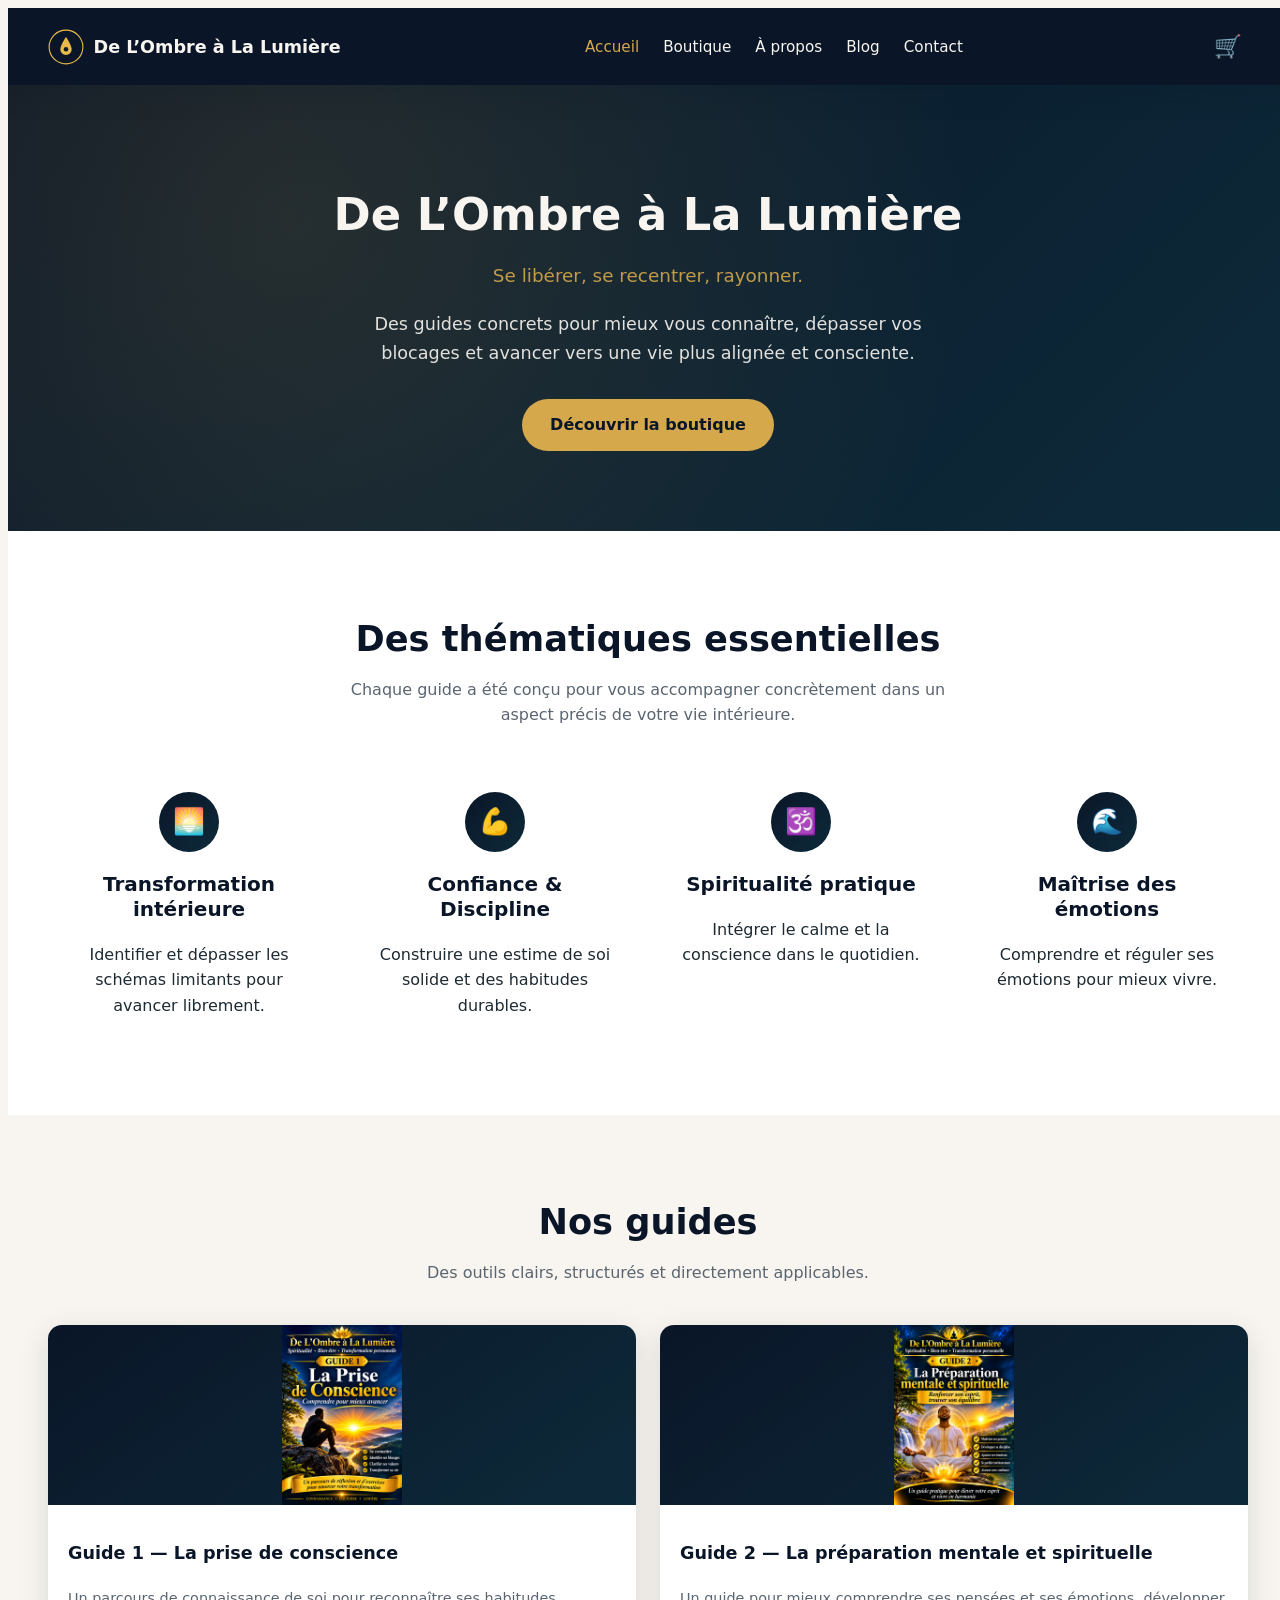
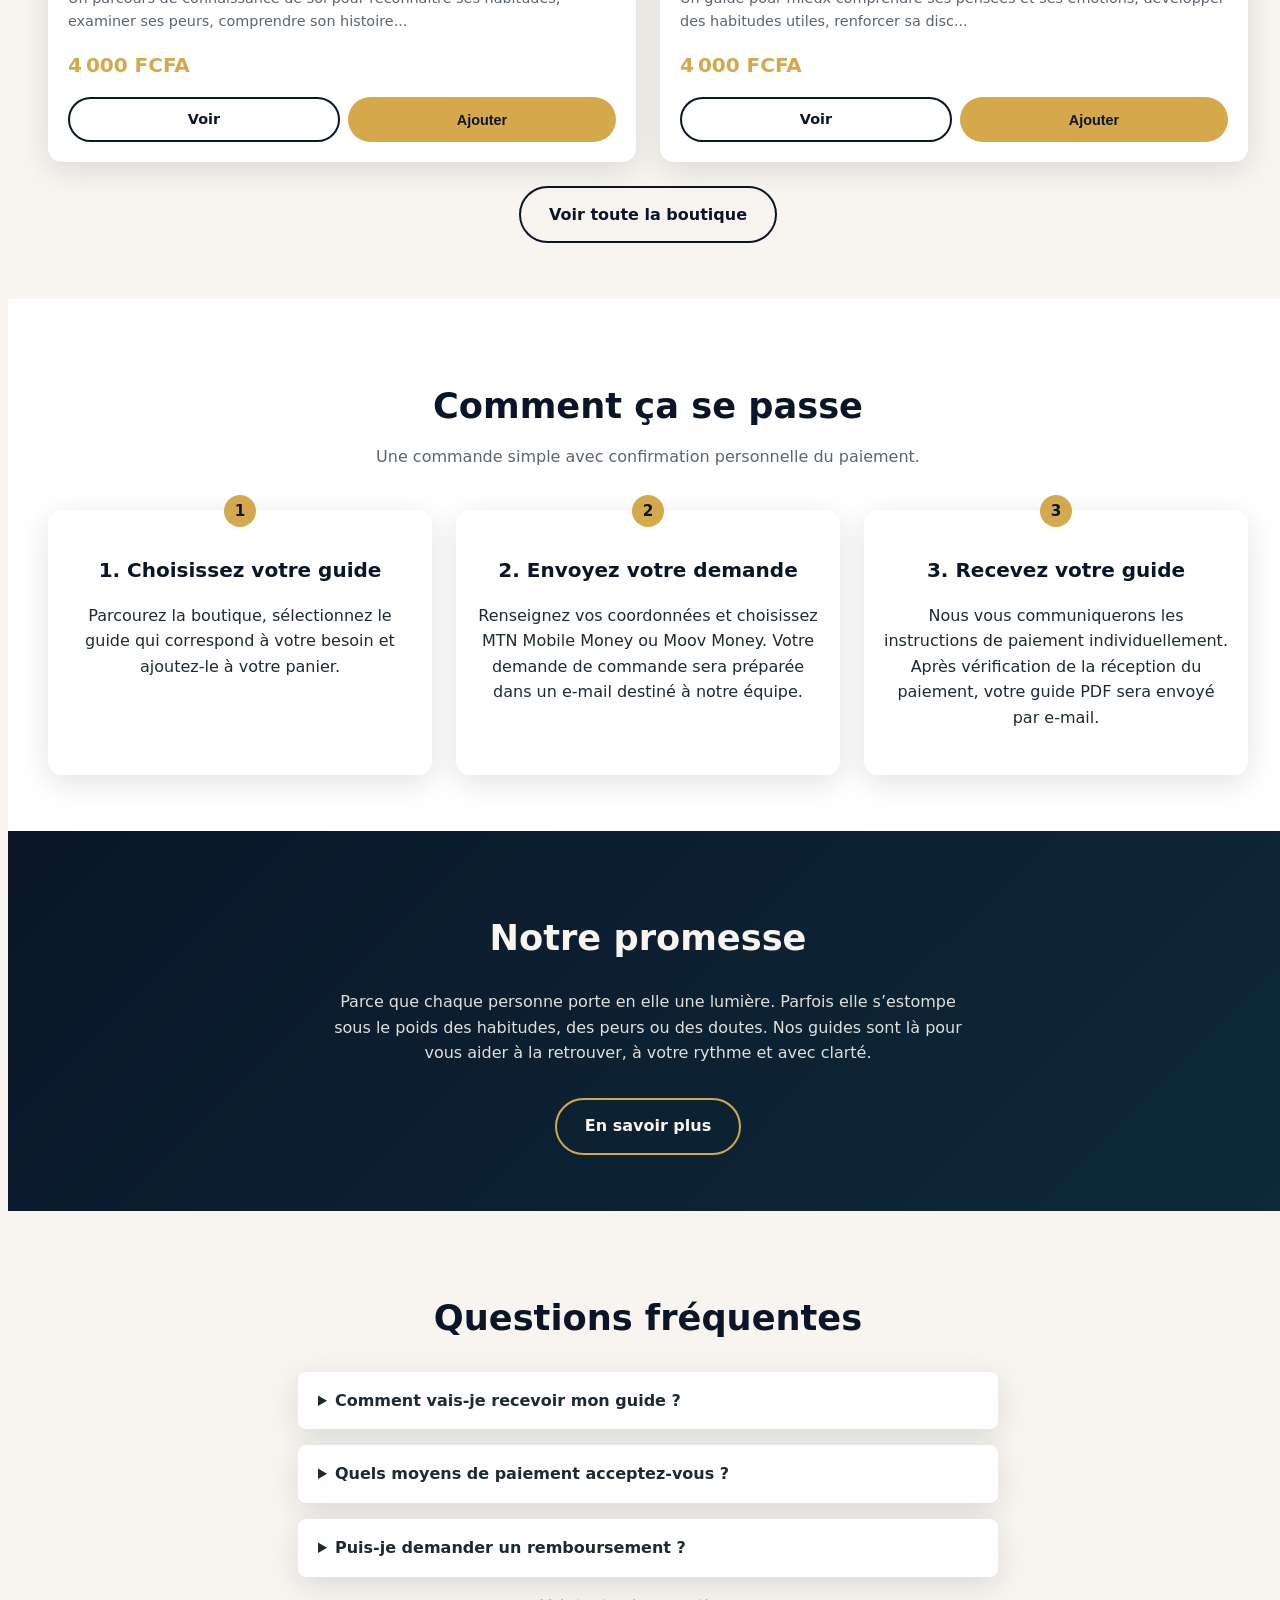
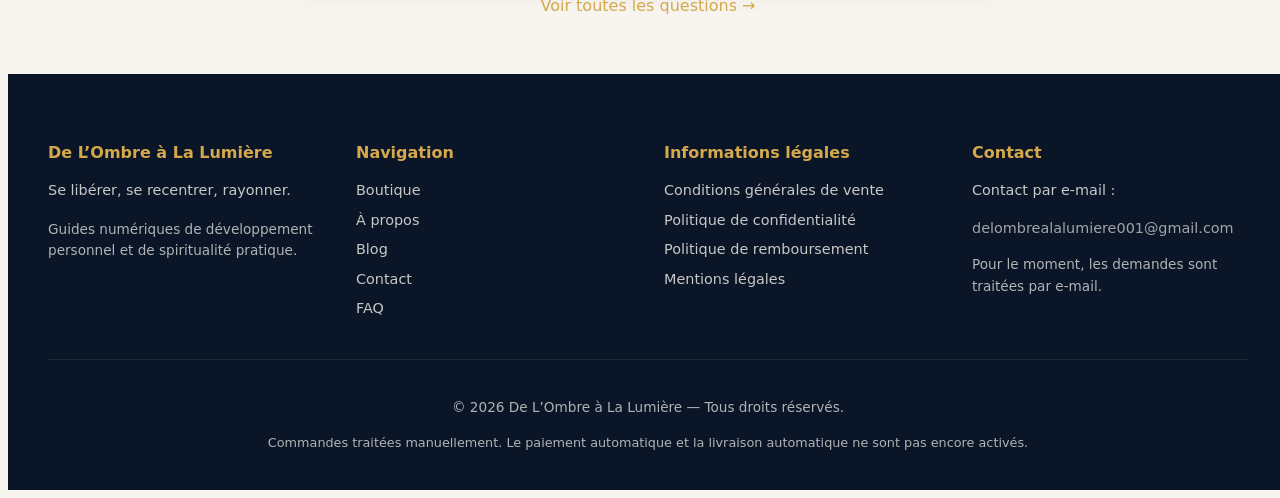
==== commit df1d276a: "Update index.html" ====
--- a/index.html
+++ b/index.html
@@ -1,25 +1,110 @@
 <!DOCTYPE html><html lang="fr">
 <head>
   <meta charset="UTF-8">
-  <meta name="viewport" content="width=device-width, initial-scale=1.0">
-  <title>De L’Ombre à La Lumière — Guides de transformation intérieure</title>
-  <meta name="description" content="Des guides concrets pour mieux vous connaître, dépasser vos blocages et avancer vers une vie plus alignée et consciente. Développement personnel, spiritualité et confiance en soi.">
-  <meta property="og:title" content="De L’Ombre à La Lumière">
+  <meta name="viewport" content="width=device-width, initial-scale=1.0">  <title>De L’Ombre à La Lumière — Guides de transformation intérieure</title>  <meta name="description" content="Des guides concrets pour mieux vous connaître, dépasser vos blocages et avancer vers une vie plus alignée et consciente. Développement personnel, spiritualité et confiance en soi.">  <meta property="og:title" content="De L’Ombre à La Lumière">
   <meta property="og:description" content="Se libérer, se recentrer, rayonner. Guides numériques de transformation intérieure.">
-  <meta property="og:type" content="website">
-  <link rel="stylesheet" href="assets/css/styles.css">
-  <link rel="icon" href="data:image/svg+xml,<svg xmlns='http://www.w3.org/2000/svg' viewBox='0 0 100 100'><text y='.9em' font-size='90'>🌅</text></svg>">
-</head>
-<body>  <!-- Header -->  <header class="header">
-    <div class="header-inner">
-      <a href="index.html" class="logo">
-        <svg width="36" height="36" viewBox="0 0 64 64" fill="none">
-          <circle cx="32" cy="32" r="30" stroke="#E9B949" stroke-width="2"/>
-          <path d="M32 14C32 14 22 28 22 36C22 41.5228 26.4772 46 32 46C37.5228 46 42 41.5228 42 36C42 28 32 14 32 14Z" fill="#E9B949"/>
-          <circle cx="32" cy="36" r="4" fill="#071923"/>
-        </svg>
-        <span>De L’Ombre à La Lumière</span>
-      </a>  <nav class="nav">
+  <meta property="og:type" content="website">  <link rel="stylesheet" href="assets/css/styles.css">  <link rel="icon" href="data:image/svg+xml,<svg xmlns='http://www.w3.org/2000/svg' viewBox='0 0 100 100'><text y='.9em' font-size='90'>🌅</text></svg>">  <!-- CORRECTION DU MENU MOBILE -->  <style>
+    .header .header-inner {
+      display: flex;
+      align-items: center;
+      justify-content: space-between;
+      gap: 12px;
+    }
+
+    .header .header-actions {
+      display: flex;
+      align-items: center;
+      gap: 12px;
+    }
+
+    .header .menu-toggle {
+      display: none;
+      background: transparent;
+      color: #E9B949;
+      border: 2px solid #E9B949;
+      border-radius: 6px;
+      padding: 5px 12px;
+      font-size: 27px;
+      line-height: 1.2;
+      cursor: pointer;
+      min-width: 45px;
+      min-height: 42px;
+    }
+
+    .header .mobile-nav {
+      display: none !important;
+      flex-direction: column;
+      width: 100%;
+      background: #071923;
+      padding: 10px 20px;
+      border-top: 1px solid #E9B949;
+      box-sizing: border-box;
+    }
+
+    .header .mobile-nav.is-open {
+      display: flex !important;
+    }
+
+    .header .mobile-nav a {
+      display: block;
+      padding: 14px 5px;
+      color: #ffffff;
+      text-decoration: none;
+      border-bottom: 1px solid rgba(255,255,255,0.12);
+    }
+
+    .header .mobile-nav a:hover {
+      color: #E9B949;
+    }
+
+    @media screen and (max-width: 1000px) {
+      .header .header-inner {
+        flex-wrap: nowrap;
+      }
+
+      .header .logo {
+        min-width: 0;
+        flex: 1;
+      }
+
+      .header .logo span {
+        font-size: 15px;
+      }
+
+      .header .nav {
+        display: none !important;
+      }
+
+      .header .menu-toggle {
+        display: inline-flex !important;
+        align-items: center;
+        justify-content: center;
+      }
+    }
+
+    @media screen and (min-width: 1001px) {
+      .header .nav {
+        display: flex !important;
+      }
+
+      .header .menu-toggle,
+      .header .mobile-nav {
+        display: none !important;
+      }
+    }
+  </style></head><body>  <!-- EN-TÊTE -->  <header class="header"><div class="header-inner">
+
+  <a href="index.html" class="logo">
+    <svg width="36" height="36" viewBox="0 0 64 64" fill="none">
+      <circle cx="32" cy="32" r="30" stroke="#E9B949" stroke-width="2"/>
+      <path d="M32 14C32 14 22 28 22 36C22 41.5228 26.4772 46 32 46C37.5228 46 42 41.5228 42 36C42 28 32 14 32 14Z" fill="#E9B949"/>
+      <circle cx="32" cy="36" r="4" fill="#071923"/>
+    </svg>
+    <span>De L’Ombre à La Lumière</span>
+  </a>
+
+  <!-- MENU ORDINATEUR -->
+  <nav class="nav" aria-label="Navigation principale">
     <a href="index.html" class="active">Accueil</a>
     <a href="boutique.html">Boutique</a>
     <a href="a-propos.html">À propos</a>
@@ -28,15 +113,28 @@
   </nav>
 
   <div class="header-actions">
+
     <a href="panier.html" class="cart-btn" aria-label="Panier">
       🛒
       <span class="cart-count" style="display:none">0</span>
     </a>
-    <button class="menu-toggle" aria-label="Menu">☰</button>
-  </div>
-</div>
-
-<nav class="mobile-nav">
+
+    <!-- BOUTON MENU MOBILE -->
+    <button
+      type="button"
+      class="menu-toggle"
+      aria-label="Ouvrir le menu"
+      aria-expanded="false"
+      aria-controls="mobile-navigation"
+      onclick="toggleSiteMenu(event, this)">
+      ☰
+    </button>
+
+  </div>
+</div>
+
+<!-- MENU TÉLÉPHONE -->
+<nav class="mobile-nav" id="mobile-navigation" aria-label="Navigation mobile">
   <a href="index.html">Accueil</a>
   <a href="boutique.html">Boutique</a>
   <a href="a-propos.html">À propos</a>
@@ -45,23 +143,32 @@
   <a href="panier.html">Panier</a>
 </nav>
 
-  </header>  <!-- Hero -->  <section class="hero">
-    <div class="hero-content">
-      <h1>De L’Ombre à La Lumière</h1>
-      <p class="slogan">Se libérer, se recentrer, rayonner.</p>
-      <p>
-        Des guides concrets pour mieux vous connaître, dépasser vos blocages
-        et avancer vers une vie plus alignée et consciente.
-      </p>
-      <a href="boutique.html" class="btn btn-primary">Découvrir la boutique</a>
-    </div>
-  </section>  <!-- Thématiques -->  <section class="section themes">
-    <div class="container">
-      <h2 class="section-title">Des thématiques essentielles</h2>
-      <p class="section-subtitle">
-        Chaque guide a été conçu pour vous accompagner concrètement
-        dans un aspect précis de votre vie intérieure.
-      </p>  <div class="cards-grid">
+  </header>  <!-- SECTION PRINCIPALE -->  <section class="hero">
+    <div class="hero-content">  <h1>De L’Ombre à La Lumière</h1>
+
+  <p class="slogan">Se libérer, se recentrer, rayonner.</p>
+
+  <p>
+    Des guides concrets pour mieux vous connaître, dépasser vos blocages
+    et avancer vers une vie plus alignée et consciente.
+  </p>
+
+  <a href="boutique.html" class="btn btn-primary">
+    Découvrir la boutique
+  </a>
+
+</div>
+
+  </section>  <!-- THÉMATIQUES -->  <section class="section themes">
+    <div class="container">  <h2 class="section-title">Des thématiques essentielles</h2>
+
+  <p class="section-subtitle">
+    Chaque guide a été conçu pour vous accompagner concrètement
+    dans un aspect précis de votre vie intérieure.
+  </p>
+
+  <div class="cards-grid">
+
     <div class="theme-item">
       <div class="theme-icon">🌅</div>
       <h3>Transformation intérieure</h3>
@@ -85,29 +192,38 @@
       <h3>Maîtrise des émotions</h3>
       <p>Comprendre et réguler ses émotions pour mieux vivre.</p>
     </div>
-  </div>
-</div>
-
-  </section>  <!-- Guides populaires -->  <section class="section">
-    <div class="container">
-      <h2 class="section-title">Nos guides</h2>
-      <p class="section-subtitle">
-        Des outils clairs, structurés et directement applicables.
-      </p>  <div class="cards-grid" id="featured-products">
+
+  </div>
+</div>
+
+  </section>  <!-- GUIDES -->  <section class="section">
+    <div class="container">  <h2 class="section-title">Nos guides</h2>
+
+  <p class="section-subtitle">
+    Des outils clairs, structurés et directement applicables.
+  </p>
+
+  <div class="cards-grid" id="featured-products">
     <!-- Les guides mis en avant sont chargés par JavaScript. -->
   </div>
 
   <div class="text-center mt-3">
-    <a href="boutique.html" class="btn btn-outline">Voir toute la boutique</a>
-  </div>
-</div>
-
-  </section>  <!-- Comment ça marche -->  <section class="section" style="background: #fff;">
-    <div class="container">
-      <h2 class="section-title">Comment ça se passe</h2>
-      <p class="section-subtitle">
-        Une commande simple avec confirmation personnelle du paiement.
-      </p>  <div class="steps">
+    <a href="boutique.html" class="btn btn-outline">
+      Voir toute la boutique
+    </a>
+  </div>
+
+</div>
+
+  </section>  <!-- COMMENT ÇA MARCHE -->  <section class="section" style="background: #fff;">
+    <div class="container">  <h2 class="section-title">Comment ça se passe</h2>
+
+  <p class="section-subtitle">
+    Une commande simple avec confirmation personnelle du paiement.
+  </p>
+
+  <div class="steps">
+
     <div class="step">
       <h3>1. Choisissez votre guide</h3>
       <p>
@@ -133,23 +249,30 @@
         du paiement, votre guide PDF sera envoyé par e-mail.
       </p>
     </div>
-  </div>
-</div>
-
-  </section>  <!-- À propos teaser -->  <section class="section about-teaser">
-    <div class="container">
-      <h2>Notre promesse</h2>
-      <p style="max-width: 650px; margin: 1rem auto 2rem; opacity: 0.9;">
-        Parce que chaque personne porte en elle une lumière.
-        Parfois elle s’estompe sous le poids des habitudes, des peurs
-        ou des doutes. Nos guides sont là pour vous aider à la retrouver,
-        à votre rythme et avec clarté.
-      </p>
-      <a href="a-propos.html" class="btn btn-secondary">En savoir plus</a>
-    </div>
-  </section>  <!-- FAQ courte -->  <section class="section">
-    <div class="container" style="max-width: 700px;">
-      <h2 class="section-title">Questions fréquentes</h2>  <div style="margin-top: 2rem;">
+
+  </div>
+</div>
+
+  </section>  <!-- À PROPOS -->  <section class="section about-teaser">
+    <div class="container">  <h2>Notre promesse</h2>
+
+  <p style="max-width: 650px; margin: 1rem auto 2rem; opacity: 0.9;">
+    Parce que chaque personne porte en elle une lumière.
+    Parfois elle s’estompe sous le poids des habitudes, des peurs
+    ou des doutes. Nos guides sont là pour vous aider à la retrouver,
+    à votre rythme et avec clarté.
+  </p>
+
+  <a href="a-propos.html" class="btn btn-secondary">
+    En savoir plus
+  </a>
+
+</div>
+
+  </section>  <!-- FAQ -->  <section class="section">
+    <div class="container" style="max-width: 700px;">  <h2 class="section-title">Questions fréquentes</h2>
+
+  <div style="margin-top: 2rem;">
 
     <details style="margin-bottom: 1rem; background: #fff; padding: 1rem 1.25rem; border-radius: 8px; box-shadow: var(--ombre);">
       <summary style="font-weight: 600; cursor: pointer;">
@@ -190,14 +313,18 @@
   <div class="text-center mt-2">
     <a href="faq.html">Voir toutes les questions →</a>
   </div>
-</div>
-
-  </section>  <!-- Footer -->  <footer class="footer">
-    <div class="footer-grid">  <div>
+
+</div>
+
+  </section>  <!-- PIED DE PAGE -->  <footer class="footer"><div class="footer-grid">
+
+  <div>
     <h4>De L’Ombre à La Lumière</h4>
+
     <p style="font-size: 0.9rem; opacity: 0.8; margin-bottom: 1rem;">
       Se libérer, se recentrer, rayonner.
     </p>
+
     <p style="font-size: 0.85rem; opacity: 0.7;">
       Guides numériques de développement personnel et de spiritualité pratique.
     </p>
@@ -222,14 +349,17 @@
 
   <div>
     <h4>Contact</h4>
+
     <p style="font-size: 0.9rem; opacity: 0.8;">
       Contact par e-mail :
     </p>
+
     <p style="font-size: 0.9rem; opacity: 0.8; margin-top: 0.4rem;">
       <a href="mailto:delombrealalumiere001@gmail.com">
         delombrealalumiere001@gmail.com
       </a>
     </p>
+
     <p style="font-size: 0.85rem; opacity: 0.7; margin-top: 0.6rem;">
       Pour le moment, les demandes sont traitées par e-mail.
     </p>
@@ -239,15 +369,36 @@
 
 <div class="footer-bottom">
   <p>© 2026 De L’Ombre à La Lumière — Tous droits réservés.</p>
+
   <p style="margin-top: 0.3rem; font-size: 0.8rem;">
     Commandes traitées manuellement. Le paiement automatique et la livraison
     automatique ne sont pas encore activés.
   </p>
 </div>
 
-  </footer>  <!-- Scripts -->  <script src="assets/js/products.js"></script>  <script src="assets/js/cart.js"></script>  <script src="assets/js/main.js"></script>  <script>
-    // Afficher les produits mis en avant
+  </footer>  <!-- SCRIPTS DU SITE -->  <script src="assets/js/products.js"></script>  <script src="assets/js/cart.js"></script>  <script src="assets/js/main.js"></script>  <!-- FONCTIONNEMENT DU MENU MOBILE -->  <script>
+    function toggleSiteMenu(event, button) {
+      event.preventDefault();
+      event.stopPropagation();
+      event.stopImmediatePropagation();
+
+      const menu = document.getElementById('mobile-navigation');
+
+      if (!menu) return;
+
+      const isOpen = menu.classList.toggle('is-open');
+
+      button.setAttribute('aria-expanded', String(isOpen));
+      button.setAttribute(
+        'aria-label',
+        isOpen ? 'Fermer le menu' : 'Ouvrir le menu'
+      );
+
+      button.textContent = isOpen ? '✕' : '☰';
+    }
+  </script>  <!-- AFFICHAGE DES GUIDES MIS EN AVANT -->  <script>
     document.addEventListener('DOMContentLoaded', function() {
+
       const container = document.getElementById('featured-products');
 
       if (!container || typeof PRODUCTS === 'undefined') {
@@ -255,29 +406,65 @@
         return;
       }
 
-      const featured = PRODUCTS.filter(p => p.featured && p.active);
+      const featured = PRODUCTS.filter(function(p) {
+        return p.featured && p.active;
+      });
 
       if (featured.length === 0) {
-        container.innerHTML = '<p>Aucun guide mis en avant pour le moment. Consultez notre boutique.</p>';
+        container.innerHTML =
+          '<p>Aucun guide mis en avant pour le moment. Consultez notre boutique.</p>';
         return;
       }
 
-      container.innerHTML = featured.map(p => `
-        <article class="card">
-          <div class="card-cover">
-            <span class="placeholder">${p.coverEmoji || '📘'}</span>
-          </div>
-          <div class="card-body">
-            <h3 class="card-title">${p.shortTitle || p.title || 'Guide numérique'}</h3>
-            <p class="card-desc">${(p.description || '').substring(0, 110)}...</p>
-            <div class="card-price">${formatPrice(p.price)}</div>
-            <div class="card-actions">
-              <a href="produit.html?id=${encodeURIComponent(p.id)}" class="btn btn-outline btn-sm" style="flex:1">Voir</a>
-              <button class="btn btn-primary btn-sm" data-add-to-cart="${p.id}" style="flex:1">Ajouter</button>
+      container.innerHTML = featured.map(function(p) {
+
+        const cover = p.image
+          ? '<img src="' + p.image + '" alt="' + (p.title || 'Couverture du guide') + '" style="width:100%;height:100%;object-fit:contain;">'
+          : '<span class="placeholder">' + (p.coverEmoji || '📘') + '</span>';
+
+        return `
+          <article class="card">
+
+            <div class="card-cover">
+              ${cover}
             </div>
-          </div>
-        </article>
-      `).join('');
+
+            <div class="card-body">
+
+              <h3 class="card-title">
+                ${p.shortTitle || p.title || 'Guide numérique'}
+              </h3>
+
+              <p class="card-desc">
+                ${(p.description || '').substring(0, 110)}...
+              </p>
+
+              <div class="card-price">
+                ${formatPrice(p.price)}
+              </div>
+
+              <div class="card-actions">
+
+                <a
+                  href="produit.html?id=${encodeURIComponent(p.id)}"
+                  class="btn btn-outline btn-sm"
+                  style="flex:1">
+                  Voir
+                </a>
+
+                <button
+                  class="btn btn-primary btn-sm"
+                  data-add-to-cart="${p.id}"
+                  style="flex:1">
+                  Ajouter
+                </button>
+
+              </div>
+            </div>
+          </article>
+        `;
+      }).join('');
+
     });
   </script></body>
-</html>+    </html>
--- a/assets/css/styles.css
+++ b/assets/css/styles.css
@@ -1,42 +1,42 @@
 /* De L’Ombre à La Lumière - Styles principaux */
 :root {
-  --bleu-nuit: #0A1628;
-  --or: #D4A84B;
-  --or-clair: #E8C36A;
-  --blanc-casse: #F8F5F0;
-  --gris-fonce: #1E2A32;
-  --gris-clair: #5A6570;
-  --blanc: #ffffff;
-  --ombre: 0 8px 30px rgba(10, 22, 40, 0.12);
-  --ombre-forte: 0 12px 40px rgba(10, 22, 40, 0.18);
-  --rayon: 14px;
-}
-
-* {
+--bleu-nuit: #0A1628;
+--or: #D4A84B;
+--or-clair: #E8C36A;
+--blanc-casse: #F8F5F0;
+--gris-fonce: #1E2A32;
+--gris-clair: #5A6570;
+--blanc: #ffffff;
+--ombre: 0 8px 30px rgba(10, 22, 40, 0.12);
+--ombre-forte: 0 12px 40px rgba(10, 22, 40, 0.18);
+--rayon: 14px;
+}
+
+- {
   margin: 0;
   padding: 0;
   box-sizing: border-box;
-}
+  }
 
 html {
-  scroll-behavior: smooth;
+scroll-behavior: smooth;
 }
 
 body {
-  font-family: 'Inter', 'Segoe UI', system-ui, -apple-system, sans-serif;
-  background-color: var(--blanc-casse);
-  color: var(--gris-fonce);
-  line-height: 1.6;
-  min-height: 100vh;
-  display: flex;
-  flex-direction: column;
+font-family: 'Inter', 'Segoe UI', system-ui, -apple-system, sans-serif;
+background-color: var(--blanc-casse);
+color: var(--gris-fonce);
+line-height: 1.6;
+min-height: 100vh;
+display: flex;
+flex-direction: column;
 }
 
 /* Typographie */
 h1, h2, h3, h4 {
-  font-weight: 700;
-  line-height: 1.25;
-  color: var(--bleu-nuit);
+font-weight: 700;
+line-height: 1.25;
+color: var(--bleu-nuit);
 }
 
 h1 { font-size: clamp(1.8rem, 5vw, 2.8rem); }
@@ -44,595 +44,595 @@
 h3 { font-size: 1.25rem; }
 
 a {
-  color: var(--or);
-  text-decoration: none;
-  transition: color 0.2s;
+color: var(--or);
+text-decoration: none;
+transition: color 0.2s;
 }
 
 a:hover {
-  color: #d4a43a;
+color: #d4a43a;
 }
 
 /* Header */
 .header {
-  background: var(--bleu-nuit);
-  color: var(--blanc-casse);
-  position: sticky;
-  top: 0;
-  z-index: 100;
-  box-shadow: var(--ombre);
+background: var(--bleu-nuit);
+color: var(--blanc-casse);
+position: sticky;
+top: 0;
+z-index: 100;
+box-shadow: var(--ombre);
 }
 
 .header-inner {
-  max-width: 1200px;
-  margin: 0 auto;
-  padding: 0.9rem 1.25rem;
-  display: flex;
-  align-items: center;
-  justify-content: space-between;
-  gap: 1rem;
+max-width: 1200px;
+margin: 0 auto;
+padding: 0.9rem 1.25rem;
+display: flex;
+align-items: center;
+justify-content: space-between;
+gap: 1rem;
 }
 
 .logo {
-  display: flex;
-  align-items: center;
-  gap: 0.6rem;
-  font-weight: 700;
-  font-size: 1.1rem;
-  color: var(--blanc-casse);
+display: flex;
+align-items: center;
+gap: 0.6rem;
+font-weight: 700;
+font-size: 1.1rem;
+color: var(--blanc-casse);
 }
 
 .logo svg {
-  width: 36px;
-  height: 36px;
+width: 36px;
+height: 36px;
 }
 
 .nav {
-  display: none;
-  gap: 1.5rem;
-  align-items: center;
+display: none;
+gap: 1.5rem;
+align-items: center;
 }
 
 .nav a {
-  color: var(--blanc-casse);
-  font-weight: 500;
-  font-size: 0.95rem;
+color: var(--blanc-casse);
+font-weight: 500;
+font-size: 0.95rem;
 }
 
 .nav a:hover,
 .nav a.active {
-  color: var(--or);
+color: var(--or);
 }
 
 .header-actions {
-  display: flex;
-  align-items: center;
-  gap: 0.75rem;
+display: flex;
+align-items: center;
+gap: 0.75rem;
 }
 
 .cart-btn {
-  position: relative;
-  background: transparent;
-  border: none;
-  color: var(--blanc-casse);
-  cursor: pointer;
-  padding: 0.4rem;
-  font-size: 1.4rem;
+position: relative;
+background: transparent;
+border: none;
+color: var(--blanc-casse);
+cursor: pointer;
+padding: 0.4rem;
+font-size: 1.4rem;
 }
 
 .cart-count {
-  position: absolute;
-  top: -4px;
-  right: -6px;
-  background: var(--or);
-  color: var(--bleu-nuit);
-  font-size: 0.7rem;
-  font-weight: 700;
-  width: 18px;
-  height: 18px;
-  border-radius: 50%;
-  display: flex;
-  align-items: center;
-  justify-content: center;
+position: absolute;
+top: -4px;
+right: -6px;
+background: var(--or);
+color: var(--bleu-nuit);
+font-size: 0.7rem;
+font-weight: 700;
+width: 18px;
+height: 18px;
+border-radius: 50%;
+display: flex;
+align-items: center;
+justify-content: center;
 }
 
 .menu-toggle {
-  display: block;
-  background: none;
-  border: none;
-  color: var(--blanc-casse);
-  font-size: 1.6rem;
-  cursor: pointer;
+display: block;
+background: none;
+border: none;
+color: var(--blanc-casse);
+font-size: 1.6rem;
+cursor: pointer;
 }
 
 /* Mobile menu */
 .mobile-nav {
-  display: none;
-  background: var(--bleu-nuit);
-  padding: 1rem 1.25rem 1.5rem;
-  flex-direction: column;
-  gap: 0.8rem;
+display: none;
+background: var(--bleu-nuit);
+padding: 1rem 1.25rem 1.5rem;
+flex-direction: column;
+gap: 0.8rem;
 }
 
 .mobile-nav.open {
-  display: flex;
+display: flex;
 }
 
 .mobile-nav a {
-  color: var(--blanc-casse);
-  padding: 0.5rem 0;
-  border-bottom: 1px solid rgba(255,255,255,0.08);
+color: var(--blanc-casse);
+padding: 0.5rem 0;
+border-bottom: 1px solid rgba(255,255,255,0.08);
 }
 
 /* Hero */
 .hero {
-  background: linear-gradient(135deg, var(--bleu-nuit) 0%, #0d2a3a 100%);
-  color: var(--blanc-casse);
-  padding: 4rem 1.25rem 5rem;
-  text-align: center;
-  position: relative;
-  overflow: hidden;
+background: linear-gradient(135deg, var(--bleu-nuit) 0%, #0d2a3a 100%);
+color: var(--blanc-casse);
+padding: 4rem 1.25rem 5rem;
+text-align: center;
+position: relative;
+overflow: hidden;
 }
 
 .hero::before {
-  content: '';
-  position: absolute;
-  top: -50%;
-  left: -20%;
-  width: 140%;
-  height: 200%;
-  background: radial-gradient(circle at 30% 40%, rgba(233, 185, 73, 0.12) 0%, transparent 50%);
-  pointer-events: none;
+content: '';
+position: absolute;
+top: -50%;
+left: -20%;
+width: 140%;
+height: 200%;
+background: radial-gradient(circle at 30% 40%, rgba(233, 185, 73, 0.12) 0%, transparent 50%);
+pointer-events: none;
 }
 
 .hero-content {
-  max-width: 800px;
-  margin: 0 auto;
-  position: relative;
-  z-index: 1;
+max-width: 800px;
+margin: 0 auto;
+position: relative;
+z-index: 1;
 }
 
 .hero h1 {
-  color: var(--blanc-casse);
-  margin-bottom: 0.75rem;
+color: var(--blanc-casse);
+margin-bottom: 0.75rem;
 }
 
 .hero .slogan {
-  color: var(--or);
-  font-size: 1.15rem;
-  font-weight: 500;
-  margin-bottom: 1.25rem;
+color: var(--or);
+font-size: 1.15rem;
+font-weight: 500;
+margin-bottom: 1.25rem;
 }
 
 .hero p {
-  font-size: 1.1rem;
-  opacity: 0.9;
-  margin-bottom: 2rem;
-  max-width: 600px;
-  margin-left: auto;
-  margin-right: auto;
+font-size: 1.1rem;
+opacity: 0.9;
+margin-bottom: 2rem;
+max-width: 600px;
+margin-left: auto;
+margin-right: auto;
 }
 
 /* Buttons */
 .btn {
-  display: inline-flex;
-  align-items: center;
-  justify-content: center;
-  gap: 0.5rem;
-  padding: 0.85rem 1.75rem;
-  border-radius: 50px;
-  font-weight: 600;
-  font-size: 1rem;
-  border: none;
-  cursor: pointer;
-  transition: all 0.25s ease;
-  text-decoration: none;
+display: inline-flex;
+align-items: center;
+justify-content: center;
+gap: 0.5rem;
+padding: 0.85rem 1.75rem;
+border-radius: 50px;
+font-weight: 600;
+font-size: 1rem;
+border: none;
+cursor: pointer;
+transition: all 0.25s ease;
+text-decoration: none;
 }
 
 .btn-primary {
-  background: var(--or);
-  color: var(--bleu-nuit);
+background: var(--or);
+color: var(--bleu-nuit);
 }
 
 .btn-primary:hover {
-  background: var(--or-clair);
-  transform: translateY(-2px);
-  box-shadow: 0 8px 24px rgba(212, 168, 75, 0.35);
+background: var(--or-clair);
+transform: translateY(-2px);
+box-shadow: 0 8px 24px rgba(212, 168, 75, 0.35);
 }
 
 .btn-secondary {
-  background: transparent;
-  color: var(--blanc-casse);
-  border: 2px solid var(--or);
+background: transparent;
+color: var(--blanc-casse);
+border: 2px solid var(--or);
 }
 
 .btn-secondary:hover {
-  background: var(--or);
-  color: var(--bleu-nuit);
+background: var(--or);
+color: var(--bleu-nuit);
 }
 
 .btn-outline {
-  background: transparent;
-  color: var(--bleu-nuit);
-  border: 2px solid var(--bleu-nuit);
+background: transparent;
+color: var(--bleu-nuit);
+border: 2px solid var(--bleu-nuit);
 }
 
 .btn-outline:hover {
-  background: var(--bleu-nuit);
-  color: var(--blanc-casse);
+background: var(--bleu-nuit);
+color: var(--blanc-casse);
 }
 
 .btn-sm {
-  padding: 0.55rem 1.2rem;
-  font-size: 0.9rem;
+padding: 0.55rem 1.2rem;
+font-size: 0.9rem;
 }
 
 /* Sections */
 .section {
-  padding: 3.5rem 1.25rem;
+padding: 3.5rem 1.25rem;
 }
 
 .container {
-  max-width: 1200px;
-  margin: 0 auto;
+max-width: 1200px;
+margin: 0 auto;
 }
 
 .section-title {
-  text-align: center;
-  margin-bottom: 0.5rem;
+text-align: center;
+margin-bottom: 0.5rem;
 }
 
 .section-subtitle {
-  text-align: center;
-  color: var(--gris-clair);
-  margin-bottom: 2.5rem;
-  max-width: 600px;
-  margin-left: auto;
-  margin-right: auto;
+text-align: center;
+color: var(--gris-clair);
+margin-bottom: 2.5rem;
+max-width: 600px;
+margin-left: auto;
+margin-right: auto;
 }
 
 /* Cards */
 .cards-grid {
-  display: grid;
-  grid-template-columns: repeat(auto-fill, minmax(260px, 1fr));
-  gap: 1.5rem;
+display: grid;
+grid-template-columns: repeat(auto-fill, minmax(260px, 1fr));
+gap: 1.5rem;
 }
 
 .card {
-  background: var(--blanc);
-  border-radius: var(--rayon);
-  overflow: hidden;
-  box-shadow: var(--ombre);
-  transition: transform 0.25s, box-shadow 0.25s;
-  display: flex;
-  flex-direction: column;
+background: var(--blanc);
+border-radius: var(--rayon);
+overflow: hidden;
+box-shadow: var(--ombre);
+transition: transform 0.25s, box-shadow 0.25s;
+display: flex;
+flex-direction: column;
 }
 
 .card:hover {
-  transform: translateY(-6px);
-  box-shadow: var(--ombre-forte);
+transform: translateY(-6px);
+box-shadow: var(--ombre-forte);
 }
 
 .card-cover {
-  height: 180px;
-  background: linear-gradient(145deg, var(--bleu-nuit), #0d2a3a);
-  display: flex;
-  align-items: center;
-  justify-content: center;
-  position: relative;
-  overflow: hidden;
+height: 180px;
+background: linear-gradient(145deg, var(--bleu-nuit), #0d2a3a);
+display: flex;
+align-items: center;
+justify-content: center;
+position: relative;
+overflow: hidden;
 }
 
 .card-cover img {
-  width: 100%;
-  height: 100%;
-  object-fit: cover;
+width: 100%;
+height: 100%;
+object-fit: cover;
 }
 
 .card-cover .placeholder {
-  color: var(--or);
-  font-size: 3rem;
-  opacity: 0.7;
+color: var(--or);
+font-size: 3rem;
+opacity: 0.7;
 }
 
 .card-body {
-  padding: 1.25rem;
-  flex: 1;
-  display: flex;
-  flex-direction: column;
+padding: 1.25rem;
+flex: 1;
+display: flex;
+flex-direction: column;
 }
 
 .card-title {
-  font-size: 1.1rem;
-  margin-bottom: 0.5rem;
-  color: var(--bleu-nuit);
+font-size: 1.1rem;
+margin-bottom: 0.5rem;
+color: var(--bleu-nuit);
 }
 
 .card-desc {
-  font-size: 0.9rem;
-  color: var(--gris-clair);
-  margin-bottom: 1rem;
-  flex: 1;
+font-size: 0.9rem;
+color: var(--gris-clair);
+margin-bottom: 1rem;
+flex: 1;
 }
 
 .card-price {
-  font-size: 1.25rem;
-  font-weight: 700;
-  color: var(--or);
-  margin-bottom: 1rem;
+font-size: 1.25rem;
+font-weight: 700;
+color: var(--or);
+margin-bottom: 1rem;
 }
 
 .card-actions {
-  display: flex;
-  gap: 0.5rem;
+display: flex;
+gap: 0.5rem;
 }
 
 /* Themes section */
 .themes {
-  background: var(--blanc);
+background: var(--blanc);
 }
 
 .theme-item {
-  text-align: center;
-  padding: 1.5rem 1rem;
+text-align: center;
+padding: 1.5rem 1rem;
 }
 
 .theme-icon {
-  width: 60px;
-  height: 60px;
-  background: linear-gradient(135deg, var(--bleu-nuit), #0d2a3a);
-  border-radius: 50%;
-  display: flex;
-  align-items: center;
-  justify-content: center;
-  margin: 0 auto 1rem;
-  color: var(--or);
-  font-size: 1.6rem;
+width: 60px;
+height: 60px;
+background: linear-gradient(135deg, var(--bleu-nuit), #0d2a3a);
+border-radius: 50%;
+display: flex;
+align-items: center;
+justify-content: center;
+margin: 0 auto 1rem;
+color: var(--or);
+font-size: 1.6rem;
 }
 
 /* How it works */
 .steps {
-  display: grid;
-  grid-template-columns: repeat(auto-fit, minmax(220px, 1fr));
-  gap: 1.5rem;
-  counter-reset: step;
+display: grid;
+grid-template-columns: repeat(auto-fit, minmax(220px, 1fr));
+gap: 1.5rem;
+counter-reset: step;
 }
 
 .step {
-  background: var(--blanc);
-  padding: 1.75rem 1.25rem;
-  border-radius: var(--rayon);
-  box-shadow: var(--ombre);
-  position: relative;
-  text-align: center;
+background: var(--blanc);
+padding: 1.75rem 1.25rem;
+border-radius: var(--rayon);
+box-shadow: var(--ombre);
+position: relative;
+text-align: center;
 }
 
 .step::before {
-  counter-increment: step;
-  content: counter(step);
-  position: absolute;
-  top: -15px;
-  left: 50%;
-  transform: translateX(-50%);
-  width: 32px;
-  height: 32px;
-  background: var(--or);
-  color: var(--bleu-nuit);
-  border-radius: 50%;
-  display: flex;
-  align-items: center;
-  justify-content: center;
-  font-weight: 700;
-  font-size: 0.95rem;
+counter-increment: step;
+content: counter(step);
+position: absolute;
+top: -15px;
+left: 50%;
+transform: translateX(-50%);
+width: 32px;
+height: 32px;
+background: var(--or);
+color: var(--bleu-nuit);
+border-radius: 50%;
+display: flex;
+align-items: center;
+justify-content: center;
+font-weight: 700;
+font-size: 0.95rem;
 }
 
 /* About teaser */
 .about-teaser {
-  background: linear-gradient(135deg, var(--bleu-nuit), #0d2a3a);
-  color: var(--blanc-casse);
-  text-align: center;
+background: linear-gradient(135deg, var(--bleu-nuit), #0d2a3a);
+color: var(--blanc-casse);
+text-align: center;
 }
 
 .about-teaser h2 {
-  color: var(--blanc-casse);
+color: var(--blanc-casse);
 }
 
 /* Footer */
 .footer {
-  background: var(--bleu-nuit);
-  color: var(--blanc-casse);
-  padding: 3rem 1.25rem 1.5rem;
-  margin-top: auto;
+background: var(--bleu-nuit);
+color: var(--blanc-casse);
+padding: 3rem 1.25rem 1.5rem;
+margin-top: auto;
 }
 
 .footer-grid {
-  display: grid;
-  grid-template-columns: repeat(auto-fit, minmax(200px, 1fr));
-  gap: 2rem;
-  max-width: 1200px;
-  margin: 0 auto 2rem;
+display: grid;
+grid-template-columns: repeat(auto-fit, minmax(200px, 1fr));
+gap: 2rem;
+max-width: 1200px;
+margin: 0 auto 2rem;
 }
 
 .footer h4 {
-  color: var(--or);
-  margin-bottom: 1rem;
-  font-size: 1rem;
+color: var(--or);
+margin-bottom: 1rem;
+font-size: 1rem;
 }
 
 .footer a {
-  color: rgba(247, 244, 236, 0.8);
-  display: block;
-  margin-bottom: 0.4rem;
-  font-size: 0.9rem;
+color: rgba(247, 244, 236, 0.8);
+display: block;
+margin-bottom: 0.4rem;
+font-size: 0.9rem;
 }
 
 .footer a:hover {
-  color: var(--or);
+color: var(--or);
 }
 
 .footer-bottom {
-  text-align: center;
-  padding-top: 1.5rem;
-  border-top: 1px solid rgba(255,255,255,0.1);
-  font-size: 0.85rem;
-  opacity: 0.7;
-  max-width: 1200px;
-  margin: 0 auto;
+text-align: center;
+padding-top: 1.5rem;
+border-top: 1px solid rgba(255,255,255,0.1);
+font-size: 0.85rem;
+opacity: 0.7;
+max-width: 1200px;
+margin: 0 auto;
 }
 
 /* Product page */
 .product-hero {
-  display: grid;
-  grid-template-columns: 1fr;
-  gap: 2rem;
-  padding: 2rem 1.25rem;
-  max-width: 1100px;
-  margin: 0 auto;
+display: grid;
+grid-template-columns: 1fr;
+gap: 2rem;
+padding: 2rem 1.25rem;
+max-width: 1100px;
+margin: 0 auto;
 }
 
 .product-cover {
-  background: linear-gradient(145deg, var(--bleu-nuit), #0d2a3a);
-  border-radius: var(--rayon);
-  height: 320px;
-  display: flex;
-  align-items: center;
-  justify-content: center;
-  color: var(--or);
-  font-size: 5rem;
+background: linear-gradient(145deg, var(--bleu-nuit), #0d2a3a);
+border-radius: var(--rayon);
+height: 320px;
+display: flex;
+align-items: center;
+justify-content: center;
+color: var(--or);
+font-size: 5rem;
 }
 
 .product-info h1 {
-  margin-bottom: 0.75rem;
+margin-bottom: 0.75rem;
 }
 
 .product-price {
-  font-size: 1.8rem;
-  font-weight: 700;
-  color: var(--or);
-  margin: 1rem 0;
+font-size: 1.8rem;
+font-weight: 700;
+color: var(--or);
+margin: 1rem 0;
 }
 
 /* Cart */
 .cart-item {
-  display: flex;
-  gap: 1rem;
-  background: var(--blanc);
-  padding: 1rem;
-  border-radius: var(--rayon);
-  margin-bottom: 1rem;
-  box-shadow: var(--ombre);
-  align-items: center;
+display: flex;
+gap: 1rem;
+background: var(--blanc);
+padding: 1rem;
+border-radius: var(--rayon);
+margin-bottom: 1rem;
+box-shadow: var(--ombre);
+align-items: center;
 }
 
 .cart-item-cover {
-  width: 80px;
-  height: 100px;
-  background: var(--bleu-nuit);
-  border-radius: 8px;
-  display: flex;
-  align-items: center;
-  justify-content: center;
-  color: var(--or);
-  font-size: 1.8rem;
-  flex-shrink: 0;
+width: 80px;
+height: 100px;
+background: var(--bleu-nuit);
+border-radius: 8px;
+display: flex;
+align-items: center;
+justify-content: center;
+color: var(--or);
+font-size: 1.8rem;
+flex-shrink: 0;
 }
 
 .cart-summary {
-  background: var(--blanc);
-  padding: 1.5rem;
-  border-radius: var(--rayon);
-  box-shadow: var(--ombre);
-  position: sticky;
-  top: 90px;
+background: var(--blanc);
+padding: 1.5rem;
+border-radius: var(--rayon);
+box-shadow: var(--ombre);
+position: sticky;
+top: 90px;
 }
 
 /* Forms */
 .form-group {
-  margin-bottom: 1.25rem;
+margin-bottom: 1.25rem;
 }
 
 .form-group label {
-  display: block;
-  margin-bottom: 0.4rem;
-  font-weight: 500;
-  color: var(--bleu-nuit);
+display: block;
+margin-bottom: 0.4rem;
+font-weight: 500;
+color: var(--bleu-nuit);
 }
 
 .form-group input,
 .form-group textarea,
 .form-group select {
-  width: 100%;
-  padding: 0.75rem 1rem;
-  border: 1px solid #ddd;
-  border-radius: 8px;
-  font-size: 1rem;
-  background: var(--blanc);
-  transition: border-color 0.2s;
+width: 100%;
+padding: 0.75rem 1rem;
+border: 1px solid #ddd;
+border-radius: 8px;
+font-size: 1rem;
+background: var(--blanc);
+transition: border-color 0.2s;
 }
 
 .form-group input:focus,
 .form-group textarea:focus {
-  outline: none;
-  border-color: var(--or);
+outline: none;
+border-color: var(--or);
 }
 
 /* Badge demo */
 .demo-badge {
-  display: inline-block;
-  background: #fff3cd;
-  color: #856404;
-  font-size: 0.75rem;
-  font-weight: 600;
-  padding: 0.25rem 0.6rem;
-  border-radius: 4px;
-  margin-left: 0.5rem;
-  vertical-align: middle;
+display: inline-block;
+background: #fff3cd;
+color: #856404;
+font-size: 0.75rem;
+font-weight: 600;
+padding: 0.25rem 0.6rem;
+border-radius: 4px;
+margin-left: 0.5rem;
+vertical-align: middle;
 }
 
 /* Admin */
 .admin-layout {
-  display: grid;
-  grid-template-columns: 240px 1fr;
-  min-height: 100vh;
+display: grid;
+grid-template-columns: 240px 1fr;
+min-height: 100vh;
 }
 
 .admin-sidebar {
-  background: var(--bleu-nuit);
-  color: var(--blanc-casse);
-  padding: 1.5rem 1rem;
+background: var(--bleu-nuit);
+color: var(--blanc-casse);
+padding: 1.5rem 1rem;
 }
 
 .admin-content {
-  padding: 2rem;
-  background: var(--blanc-casse);
+padding: 2rem;
+background: var(--blanc-casse);
 }
 
 /* Responsive */
 @media (min-width: 768px) {
-  .nav {
-    display: flex;
-  }
-  .menu-toggle {
-    display: none;
-  }
-  .product-hero {
-    grid-template-columns: 1fr 1.2fr;
-    align-items: start;
-  }
-  .cart-layout {
-    display: grid;
-    grid-template-columns: 1.5fr 1fr;
-    gap: 2rem;
-  }
+.nav {
+display: flex;
+}
+.menu-toggle {
+display: none;
+}
+.product-hero {
+grid-template-columns: 1fr 1.2fr;
+align-items: start;
+}
+.cart-layout {
+display: grid;
+grid-template-columns: 1.5fr 1fr;
+gap: 2rem;
+}
 }
 
 @media (max-width: 767px) {
-  .admin-layout {
-    grid-template-columns: 1fr;
-  }
-  .admin-sidebar {
-    display: none;
-  }
+.admin-layout {
+grid-template-columns: 1fr;
+}
+.admin-sidebar {
+display: none;
+}
 }
 
 /* Utilities */
@@ -651,40 +651,217 @@
 
 /* Alert */
 .alert {
-  padding: 1rem 1.25rem;
-  border-radius: 8px;
-  margin-bottom: 1.5rem;
-  font-size: 0.95rem;
+padding: 1rem 1.25rem;
+border-radius: 8px;
+margin-bottom: 1.5rem;
+font-size: 0.95rem;
 }
 
 .alert-info {
-  background: #e8f4fd;
-  color: #0c5460;
-  border: 1px solid #bee5eb;
+background: #e8f4fd;
+color: #0c5460;
+border: 1px solid #bee5eb;
 }
 
 .alert-warning {
-  background: #fff3cd;
-  color: #856404;
-  border: 1px solid #ffeeba;
+background: #fff3cd;
+color: #856404;
+border: 1px solid #ffeeba;
 }
 
 .alert-success {
-  background: #d4edda;
-  color: #155724;
-  border: 1px solid #c3e6cb;
+background: #d4edda;
+color: #155724;
+border: 1px solid #c3e6cb;
 }
 
 /* Empty state */
 .empty-state {
-  text-align: center;
-  padding: 3rem 1rem;
-  color: var(--gris-clair);
+text-align: center;
+padding: 3rem 1rem;
+color: var(--gris-clair);
 }
 
 .empty-state svg {
-  width: 80px;
-  height: 80px;
-  margin-bottom: 1rem;
-  opacity: 0.4;
-}+width: 80px;
+height: 80px;
+margin-bottom: 1rem;
+opacity: 0.4;
+}
+/* =========================================
+OPTIMISATION MOBILE
+DE L'OMBRE A LA LUMIERE
+========================================= */
+
+/* Empêcher les débordements horizontaux */
+html,
+body {
+width: 100%;
+max-width: 100%;
+overflow-x: hidden;
+}
+
+img {
+max-width: 100%;
+}
+
+/* En-tête adaptable */
+.header-inner {
+flex-wrap: wrap;
+width: 100%;
+}
+
+.logo {
+min-width: 0;
+flex-shrink: 1;
+}
+
+.logo span {
+overflow-wrap: anywhere;
+}
+
+/* Navigation adaptable */
+.nav {
+flex-wrap: wrap;
+}
+
+@media (min-width: 768px) and (max-width: 1000px) {
+.nav {
+display: none;
+}
+
+.menu-toggle {
+display: block;
+}
+}
+
+/* Filtres de la boutique */
+#filters {
+width: 100%;
+max-width: 100%;
+flex-wrap: wrap;
+justify-content: center;
+}
+
+#filters button {
+max-width: 100%;
+white-space: normal;
+}
+
+/* Cartes des guides */
+.cards-grid {
+grid-template-columns:
+repeat(auto-fit, minmax(min(100%, 260px), 1fr));
+width: 100%;
+}
+
+.card {
+min-width: 0;
+width: 100%;
+}
+
+.card-cover {
+width: 100%;
+overflow: hidden;
+}
+
+.card-cover img {
+max-width: 100%;
+}
+
+/* Boutons des cartes */
+.card-actions {
+display: flex;
+flex-wrap: wrap;
+}
+
+.card-actions .btn {
+flex: 1 1 100px;
+min-width: 0;
+padding-left: 0.8rem;
+padding-right: 0.8rem;
+}
+
+/* Fiches individuelles */
+.product-hero {
+width: 100%;
+min-width: 0;
+}
+
+.product-cover {
+max-width: 100%;
+overflow: hidden;
+}
+
+/* Panier */
+.cart-item {
+min-width: 0;
+flex-wrap: wrap;
+}
+
+.cart-item > * {
+min-width: 0;
+}
+
+/* Formulaires */
+.form-group input,
+.form-group textarea,
+.form-group select {
+max-width: 100%;
+}
+
+/* Administration */
+.admin-content {
+min-width: 0;
+overflow-x: auto;
+}
+
+/* Petits téléphones */
+@media (max-width: 480px) {
+
+.header-inner {
+padding: 0.75rem 0.8rem;
+gap: 0.5rem;
+}
+
+.logo {
+font-size: 0.88rem;
+gap: 0.35rem;
+}
+
+.logo svg {
+width: 30px;
+height: 30px;
+flex-shrink: 0;
+}
+
+.header-actions {
+gap: 0.35rem;
+}
+
+.section {
+padding: 2.5rem 0.85rem;
+}
+
+.cards-grid {
+grid-template-columns: 1fr;
+gap: 1.2rem;
+}
+
+.card-actions .btn {
+font-size: 0.82rem;
+}
+
+.cart-summary {
+position: static;
+}
+
+.product-hero {
+padding: 1.5rem 0.85rem;
+}
+
+.footer {
+padding-left: 1rem;
+padding-right: 1rem;
+}
+  }
